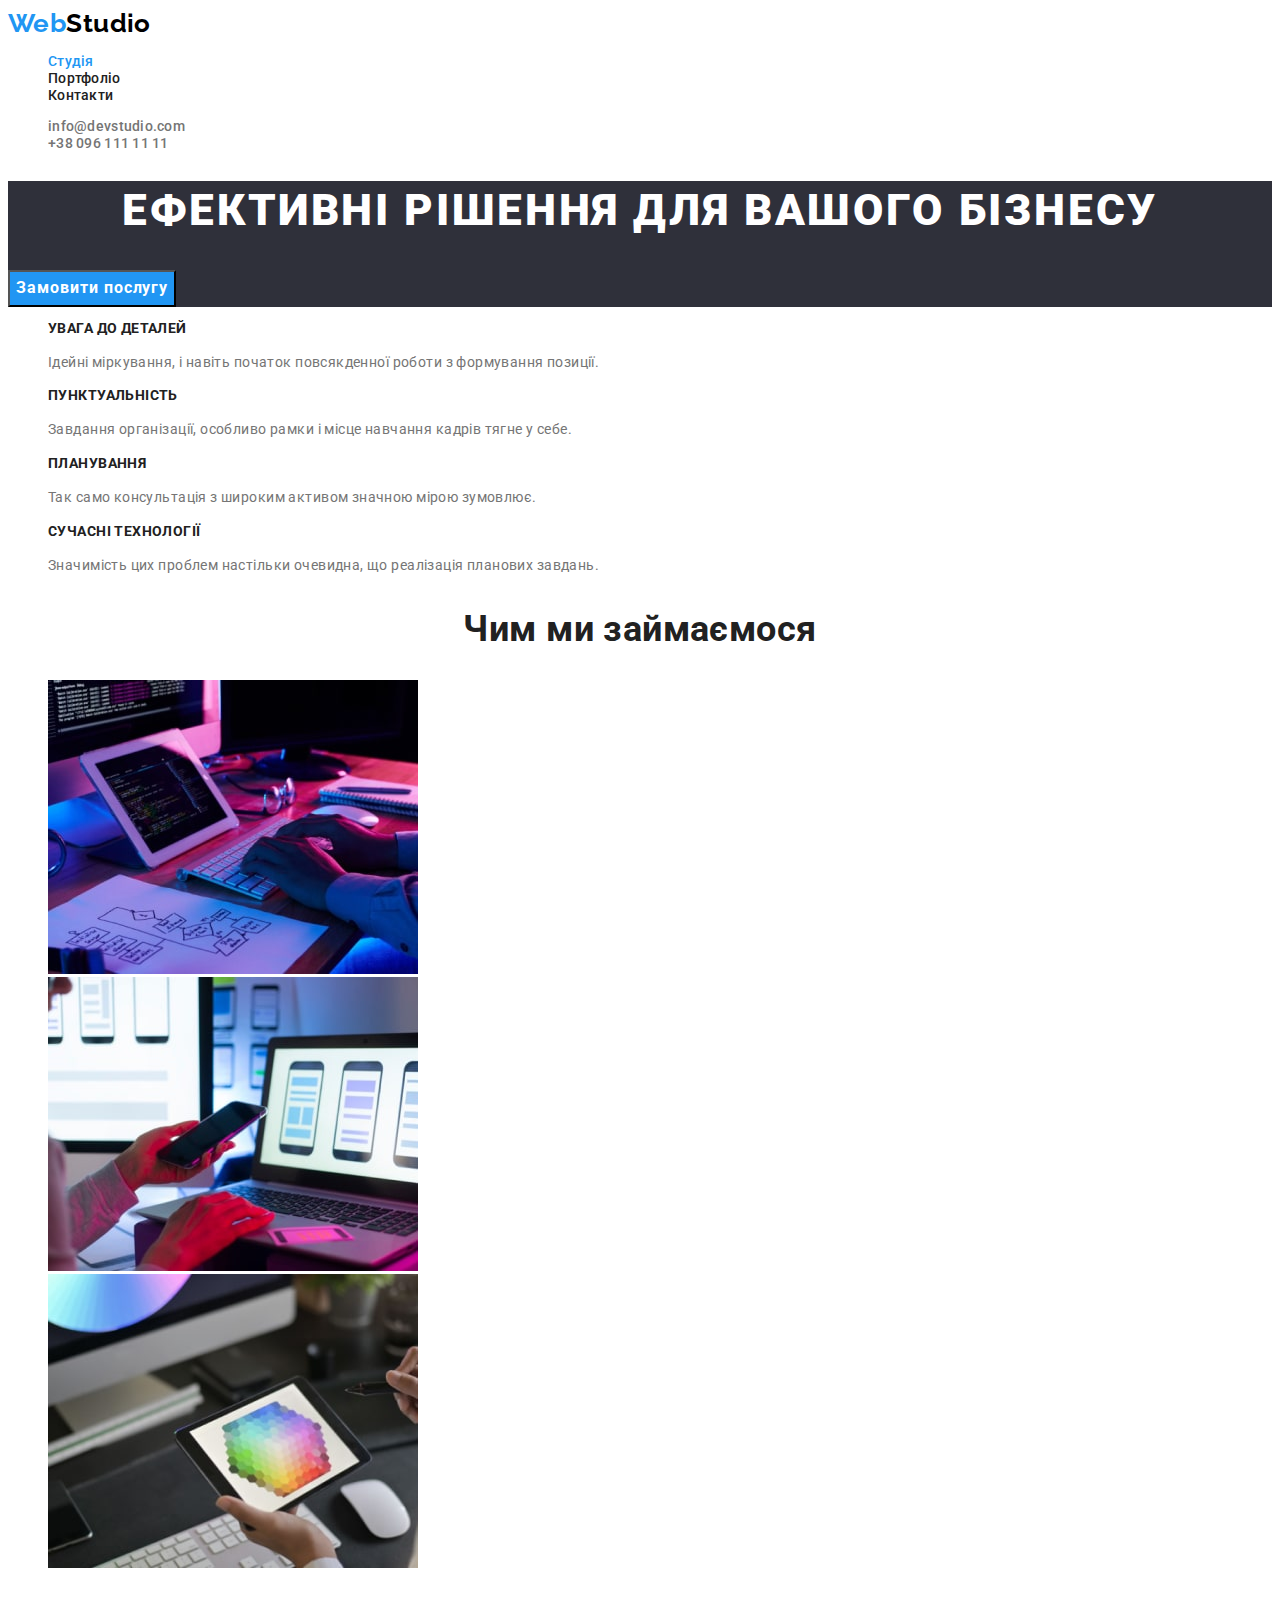
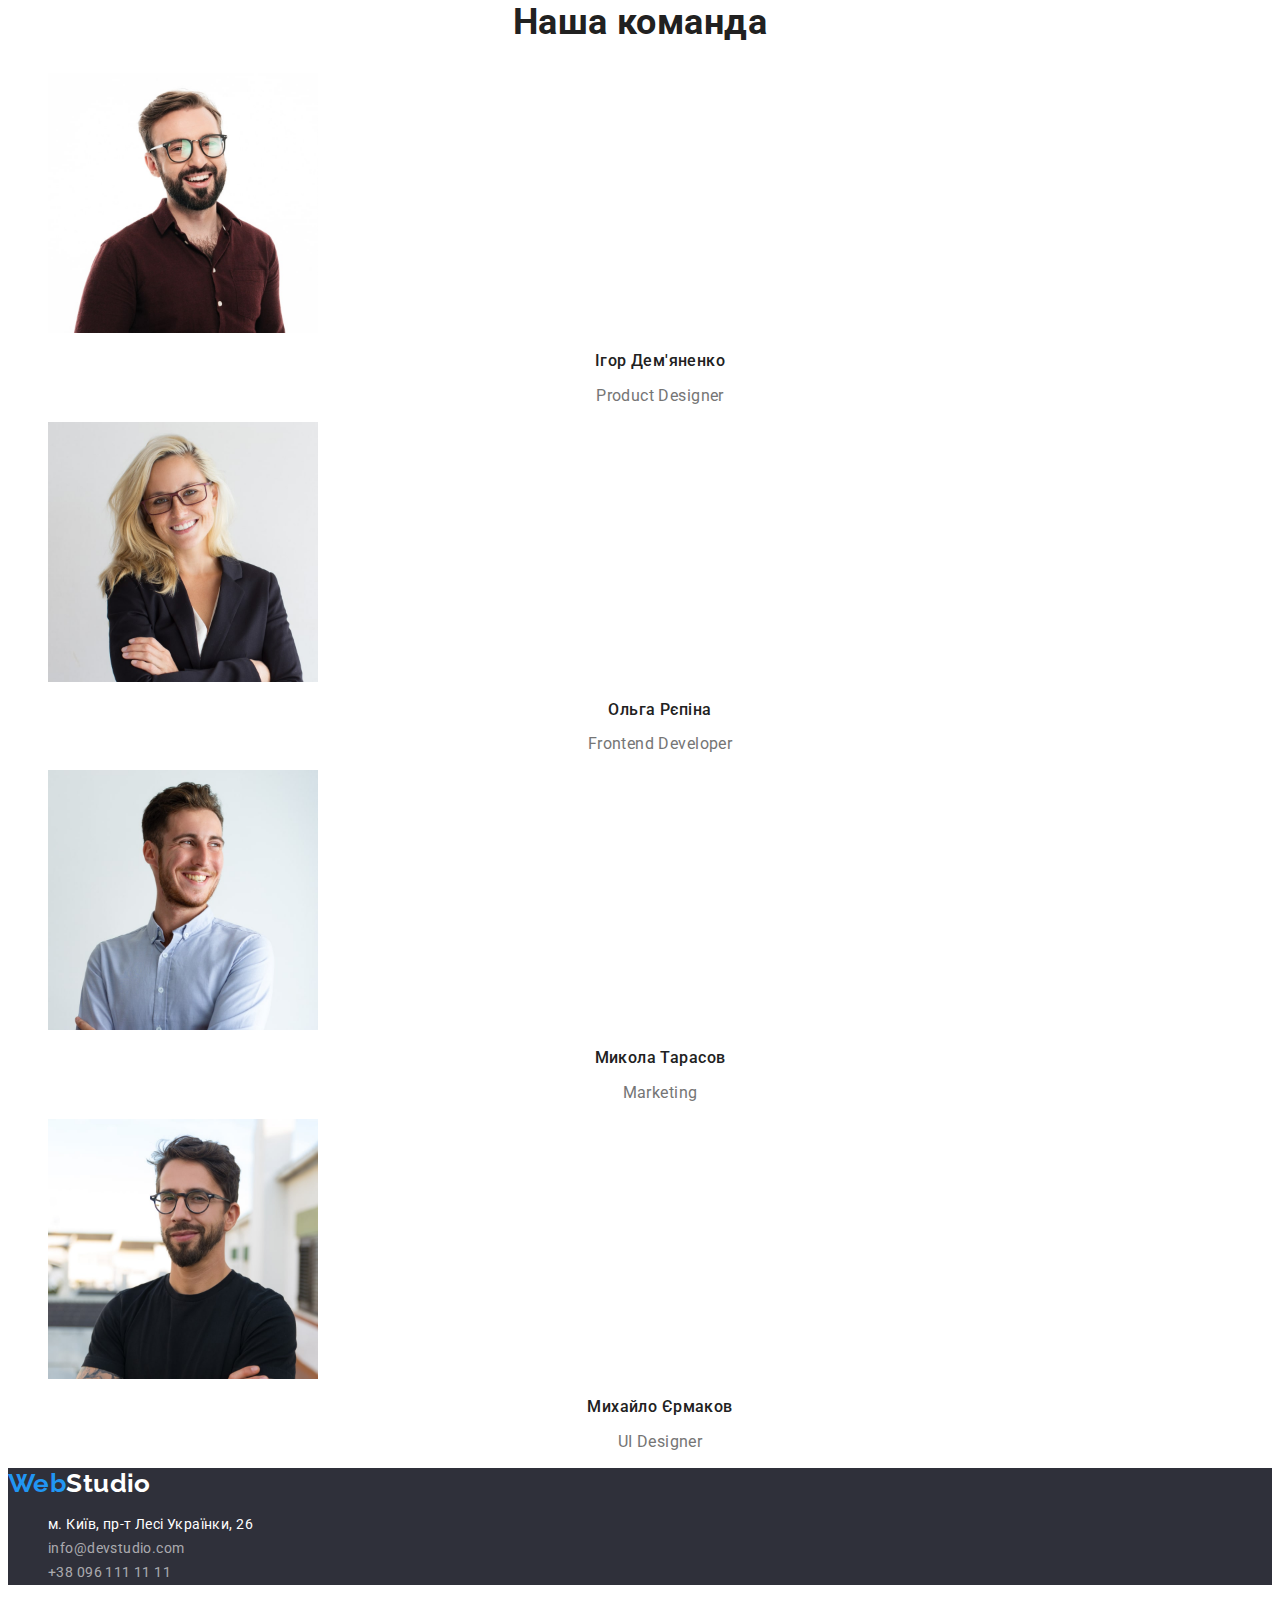
==== index.html @ 7a34733d "add class and hidden h2" ====
<!DOCTYPE html>
<html lang="uk">
  <head>
    <meta charset="UTF-8" />
    <meta http-equiv="X-UA-Compatible" content="IE=edge" />
    <meta name="viewport" content="width=device-width, initial-scale=1.0" />
    <title>WebStudio</title>
    <link rel="preconnect" href="https://fonts.googleapis.com" />
    <link rel="preconnect" href="https://fonts.gstatic.com" crossorigin />
    <link
      href="https://fonts.googleapis.com/css2?family=Raleway:wght@700&family=Roboto:wght@400;500;700;900&display=swap"
      rel="stylesheet"
    />
    <link rel="stylesheet" href="./css/styles.css" />
  </head>
  <body>
    <!--header-->
    <header class="header">
      <nav class="nav">
        <a href="./index.html" class="logo link"
          ><span class="nav-logo">Web</span>Studio</a
        >
        <ul class="nav-list list">
          <li class="nav-item">
            <a href="./index.html" class="nav-link link"
              ><span class="nav-inner">Студія</span>
            </a>
          </li>
          <li class="nav-item">
            <a href="./portfolio.html" class="nav-link link">Портфоліо</a>
          </li>
          <li><a href="" class="nav-link link">Контакти</a></li>
        </ul>
      </nav>
      <ul class="nav-list list">
        <li class="contact-item">
          <a href="mailto:info@devstudio.com" class="nav-contact link"
            >info@devstudio.com</a
          >
        </li>
        <li class="contact-item">
          <a href="tel:+380961111111" class="nav-contact link"
            >+38 096 111 11 11</a
          >
        </li>
      </ul>
    </header>

    <main>
      <!-- hero -->
      <section class="hero section">
        <h1 class="hero-title">Ефективні рішення для вашого бізнесу</h1>
        <button type="button" class="hero-btn link">Замовити послугу</button>
      </section>

      <!-- about -->
      <section class="about section">
        <h2 class="visually-hidden">Привілегії</h2>
        <ul class="about-list list">
          <li class="about-item item">
            <h3 class="about-title title">УВАГА ДО ДЕТАЛЕЙ</h3>
            <p class="about-text text">
              Ідейні міркування, і навіть початок повсякденної роботи з
              формування позиції.
            </p>
          </li>
          <li class="about-item item">
            <h3 class="about-title title">ПУНКТУАЛЬНІСТЬ</h3>
            <p class="about-text text">
              Завдання організації, особливо рамки і місце навчання кадрів тягне
              у себе.
            </p>
          </li>
          <li class="about-item item">
            <h3 class="about-title title">ПЛАНУВАННЯ</h3>
            <p class="about-text text">
              Так само консультація з широким активом значною мірою зумовлює.
            </p>
          </li>
          <li class="about-item item">
            <h3 class="about-title title">СУЧАСНІ ТЕХНОЛОГІЇ</h3>
            <p class="about-text text">
              Значимість цих проблем настільки очевидна, що реалізація планових
              завдань.
            </p>
          </li>
        </ul>
      </section>

      <!-- work -->
      <section class="work section">
        <h2 class="section-title title">Чим ми займаємося</h2>
        <ul class="work-list list">
          <li class="work-item item">
            <img src="./images/img.jpg" alt="work" width="370" height="294" />
          </li>
          <li class="work-item item">
            <img src="./images/img2.jpg" alt="phone" width="370" height="294" />
          </li>
          <li class="work-item item">
            <img src="./images/img3.jpg" alt="table" width="370" height="294" />
          </li>
        </ul>
      </section>

      <!-- team -->
      <section class="team section">
        <h2 class="section-title title">Наша команда</h2>
        <ul class="team-list list">
          <li class="team-item item">
            <img src="./images/team1.jpg" alt="igor" width="270" height="260" />
            <h3 class="team-subtitle title">Ігор Дем'яненко</h3>
            <p class="team-text text">Product Designer</p>
          </li>
          <li class="team-item item">
            <img src="./images/team2.jpg" alt="olga" width="270" height="260" />
            <h3 class="team-subtitle title">Ольга Рєпіна</h3>
            <p class="team-text text">Frontend Developer</p>
          </li>
          <li class="team-item item">
            <img
              src="./images/team3.jpg"
              alt="mikola"
              width="270"
              height="260"
            />
            <h3 class="team-subtitle title">Микола Тарасов</h3>
            <p class="team-text text">Marketing</p>
          </li>
          <li class="team-item item">
            <img
              src="./images/team4.jpg"
              alt="mikle"
              width="270"
              height="260"
            />
            <h3 class="team-subtitle title">Михайло Єрмаков</h3>
            <p class="team-text text">UI Designer</p>
          </li>
        </ul>
      </section>
    </main>
    <!--Footer-->
    <footer class="footer">
      <a href="./index.html" class="logo link"
        ><span class="footer-logo">Web</span>Studio</a
      >
      <address class="address">
        <ul class="footer-list list">
          <li class="footer-item item">
            <a href="" class="footer-adress link"
              >м. Київ, пр-т Лесі Українки, 26</a
            >
          </li>
          <li class="footer-item item">
            <a href="mailto:info@devstudio.com " class="footer-contact link"
              >info@devstudio.com</a
            >
          </li>
          <li class="footer-item item">
            <a href="tel:+380961111111" class="footer-contact link"
              >+38 096 111 11 11</a
            >
          </li>
        </ul>
      </address>
    </footer>
  </body>
</html>
---- css/styles.css ----
/* основний колір текста  #757575; */
/* вторинний колір текста #212121; */
/* колір акцент #2196F3; */
/* білий #FFFFFF; */
/* чорний колір #000000 */

/* основний колір фона #F5F5F5; */
/* вторинний колір фона #F5F4FA; */
/* колір фона футера #2F303A; */

:root {
  --primary-text-color: #757575;
  --title-text-color: #212121;
  --accent: #2196f3;
  --white-color: #ffffff;
  --black-color: #000000;

  --primary-bcg-color: #f5f5f5;
  --secondary-bcg-color: #f5f4fa;
  --footer-bcg-color: #2f303a;

  --color-white-shadow: rgba(255, 255, 255, 0.6);
}

/* =========================================BODY*/

body {
  color: var(--primary-text-color);
  background-color: var(--white-color);
  font-family: "Roboto", sans-serif;
  font-size: 14px;
  letter-spacing: 0.03em;
}

.list {
  list-style: none;
}

.link {
  text-decoration: none;
  cursor: pointer;
}

.title {
  color: var(--title-text-color);
}

.visually-hidden {
  position: absolute;
  width: 1px;
  height: 1px;
  margin: -1px;
  border: 0;
  padding: 0;

  white-space: nowrap;
  clip-path: inset(100%);
  clip: rect(0 0 0 0);
  overflow: hidden;
}

/* =========================================LOGO*/
.logo {
  color: var(--black-color);

  font-family: "Raleway", cursive;
  font-weight: 700;
  font-size: 26px;
  line-height: 1.19;
}

.nav-logo {
  color: var(--accent);
}

.footer .logo {
  color: var(--white-color);
}

.footer-logo {
  color: var(--accent);
}

/* =======================================NAV*/

.nav-link {
  color: var(--title-text-color);

  font-weight: 500;
  line-height: 1.14;
  letter-spacing: 0.02em;
}

.nav-link:hover,
.nav-link:focus {
  color: var(--accent);
}

.nav-inner {
  color: var(--accent);
}

.nav-contact {
  color: var(--primary-text-color);
  font-weight: 500;
  line-height: 1.14;
  letter-spacing: 0.02em;
}

.nav-contact:hover,
.nav-contact:focus {
  color: var(--accent);
}

/* ======================================HERO*/
.hero {
  background-color: var(--footer-bcg-color);
  color: var(--white-color);
}

.hero-title {
  font-weight: 900;
  font-size: 44px;
  line-height: 1.36;
  text-align: center;
  letter-spacing: 0.06em;
  text-transform: uppercase;
}

.hero-btn {
  color: var(--white-color);
  background-color: var(--accent);

  font-family: inherit;
  font-weight: 700;
  font-size: 16px;
  line-height: 1.88;
  align-items: center;
  text-align: center;
  letter-spacing: 0.06em;
}

.hero-btn:hover,
.hero-btn:focus {
  color: var(--title-text-color);
}

/* =====================================ABOUT*/
.about-title {
  font-size: 14px;
  line-height: 1.14;
  text-transform: uppercase;
}

.about-text {
  line-height: 1.71;
}

/* ======================================WORK*/

.section-title {
  font-size: 36px;
  line-height: 1.17;
  text-align: center;
}

/* ======================================TEAM*/

.team-subtitle {
  font-weight: 500;
  font-size: 16px;
  line-height: 1.18;
  text-align: center;
}

.team-text {
  font-size: 16px;
  line-height: 1.18;
  text-align: center;
}

/* ====================================FOOTER*/

.footer {
  background-color: var(--footer-bcg-color);
}

.address {
  font-style: normal;
}

.footer-contact,
.footer-adress {
  font-weight: 400;
  line-height: 1.71;
}

.footer-adress {
  color: var(--white-color);
}

.footer-contact:hover,
.footer-contact:focus {
  color: var(--accent);
}

.footer-contact {
  color: var(--color-white-shadow);
}

/* =================================PORTFOLIO*/

/* ==================================CONTENT */

.content-btn {
  color: var(--title-text-color);
  font-family: inherit;
  font-weight: 500;
  font-size: 16px;
  line-height: 1.62;
  text-align: center;
}

.content-btn:hover,
.content-btn:focus {
  background-color: var(--accent);
  color: var(--white-color);
}

.content-title {
  font-size: 18px;
  line-height: 2;
  letter-spacing: 0.06em;
}

.content-text {
  font-size: 16px;
  line-height: 1.88;
}
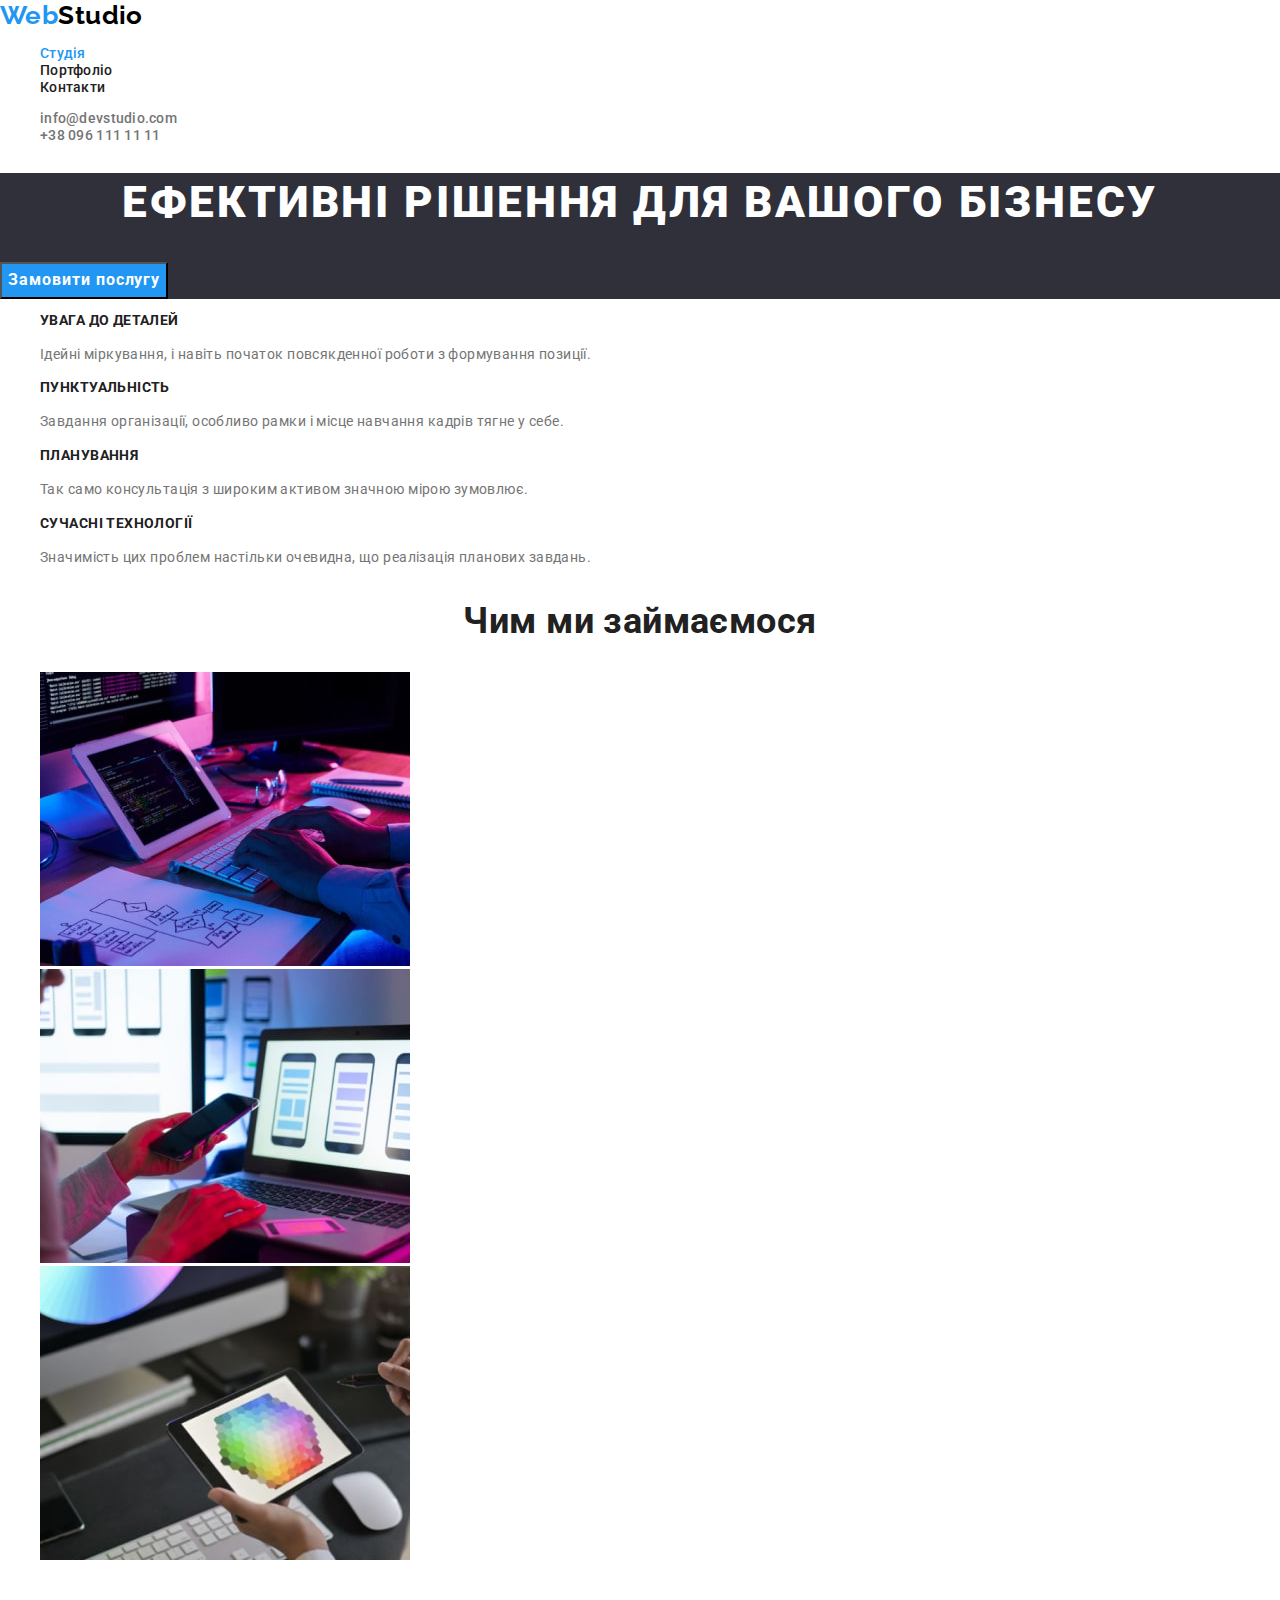
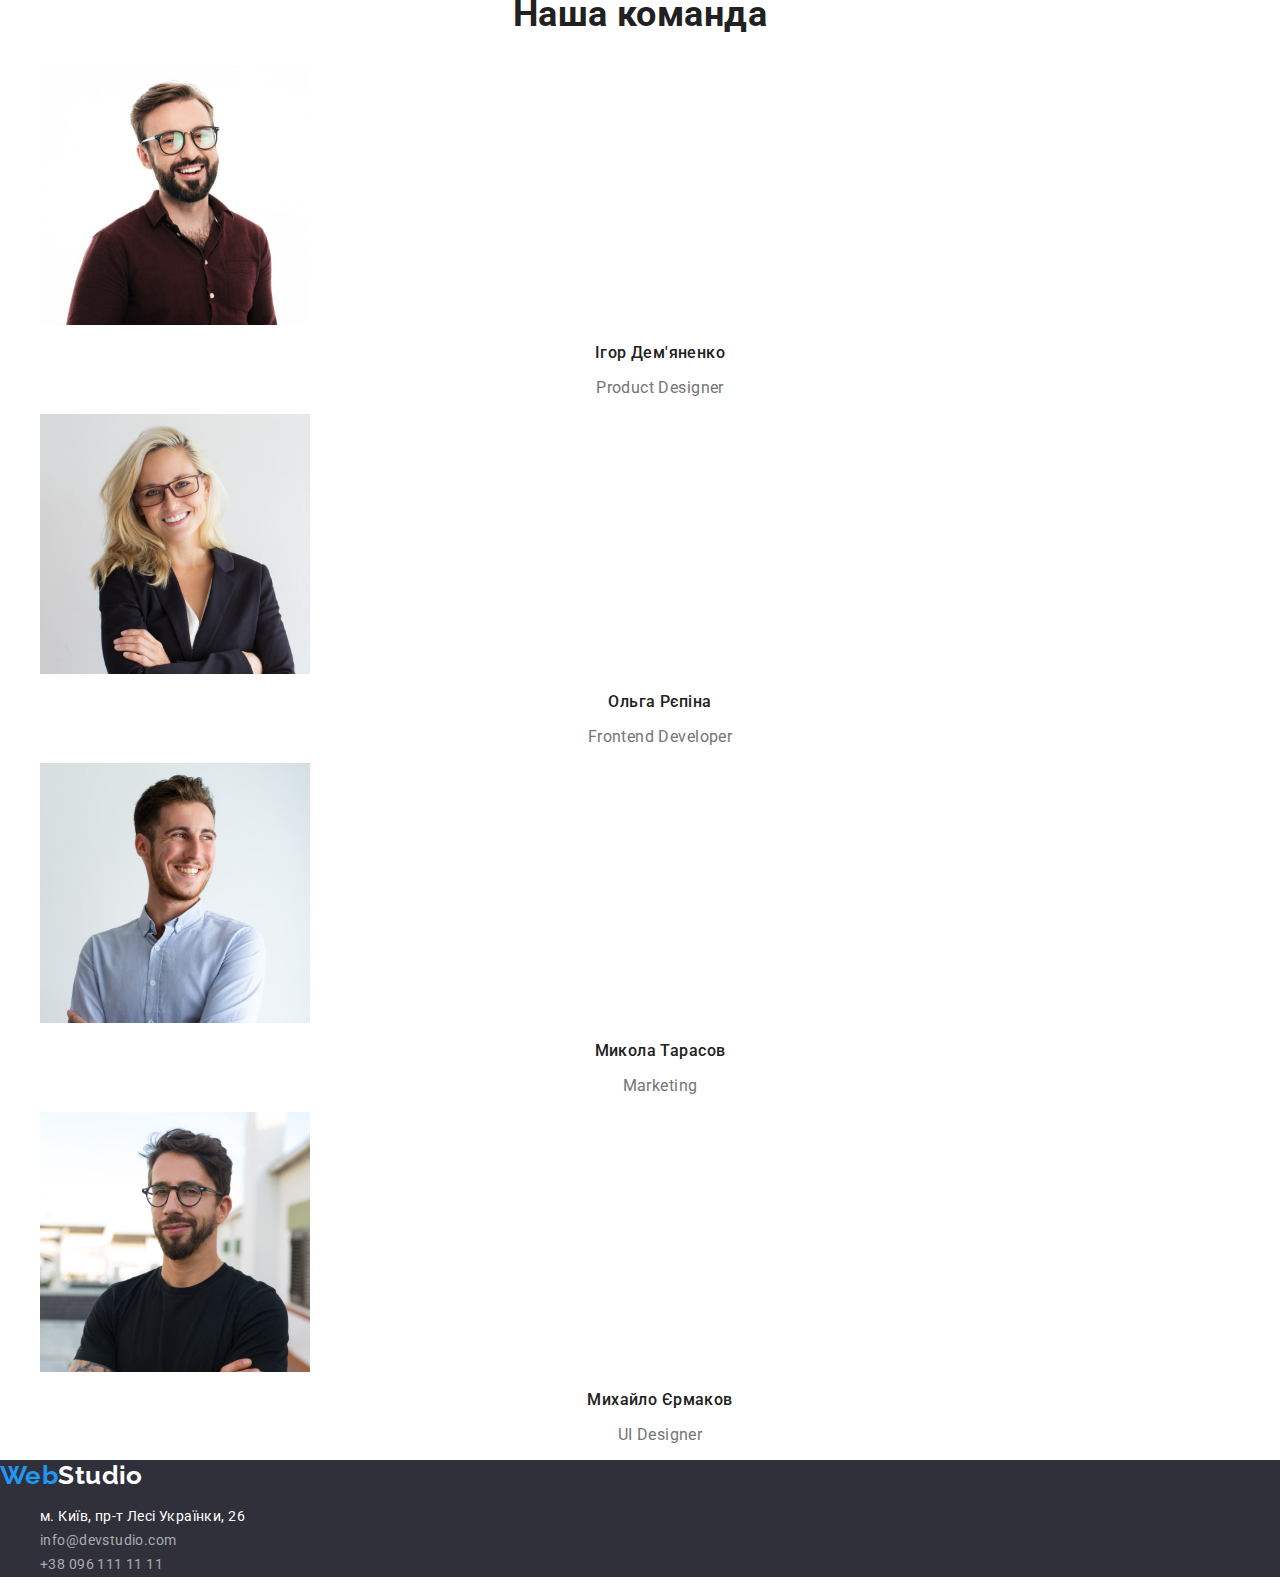
==== commit edf77e89: "add modern-normalize" ====
--- a/index.html
+++ b/index.html
@@ -10,6 +10,10 @@
     <link
       href="https://fonts.googleapis.com/css2?family=Raleway:wght@700&family=Roboto:wght@400;500;700;900&display=swap"
       rel="stylesheet"
+    />
+    <link
+      rel="stylesheet"
+      href="https://cdnjs.cloudflare.com/ajax/libs/modern-normalize/1.1.0/modern-normalize.min.css"
     />
     <link rel="stylesheet" href="./css/styles.css" />
   </head>
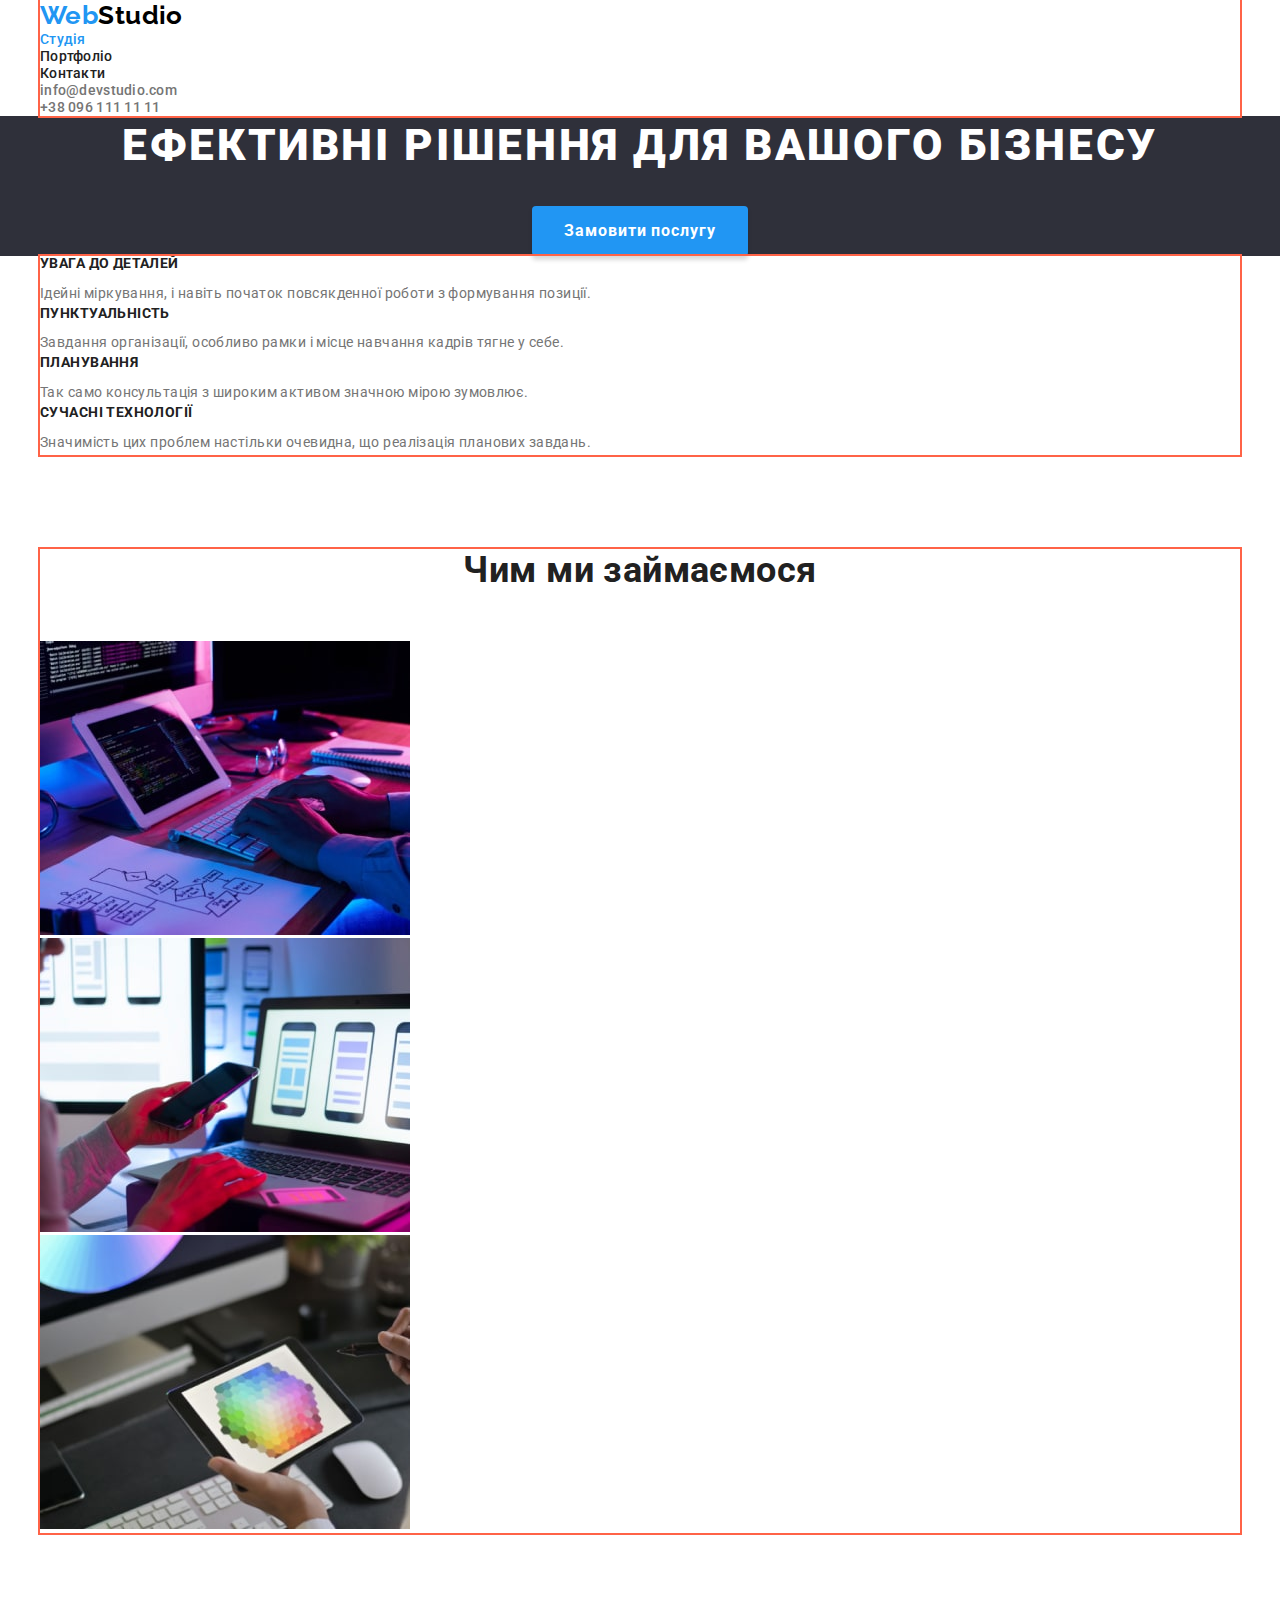
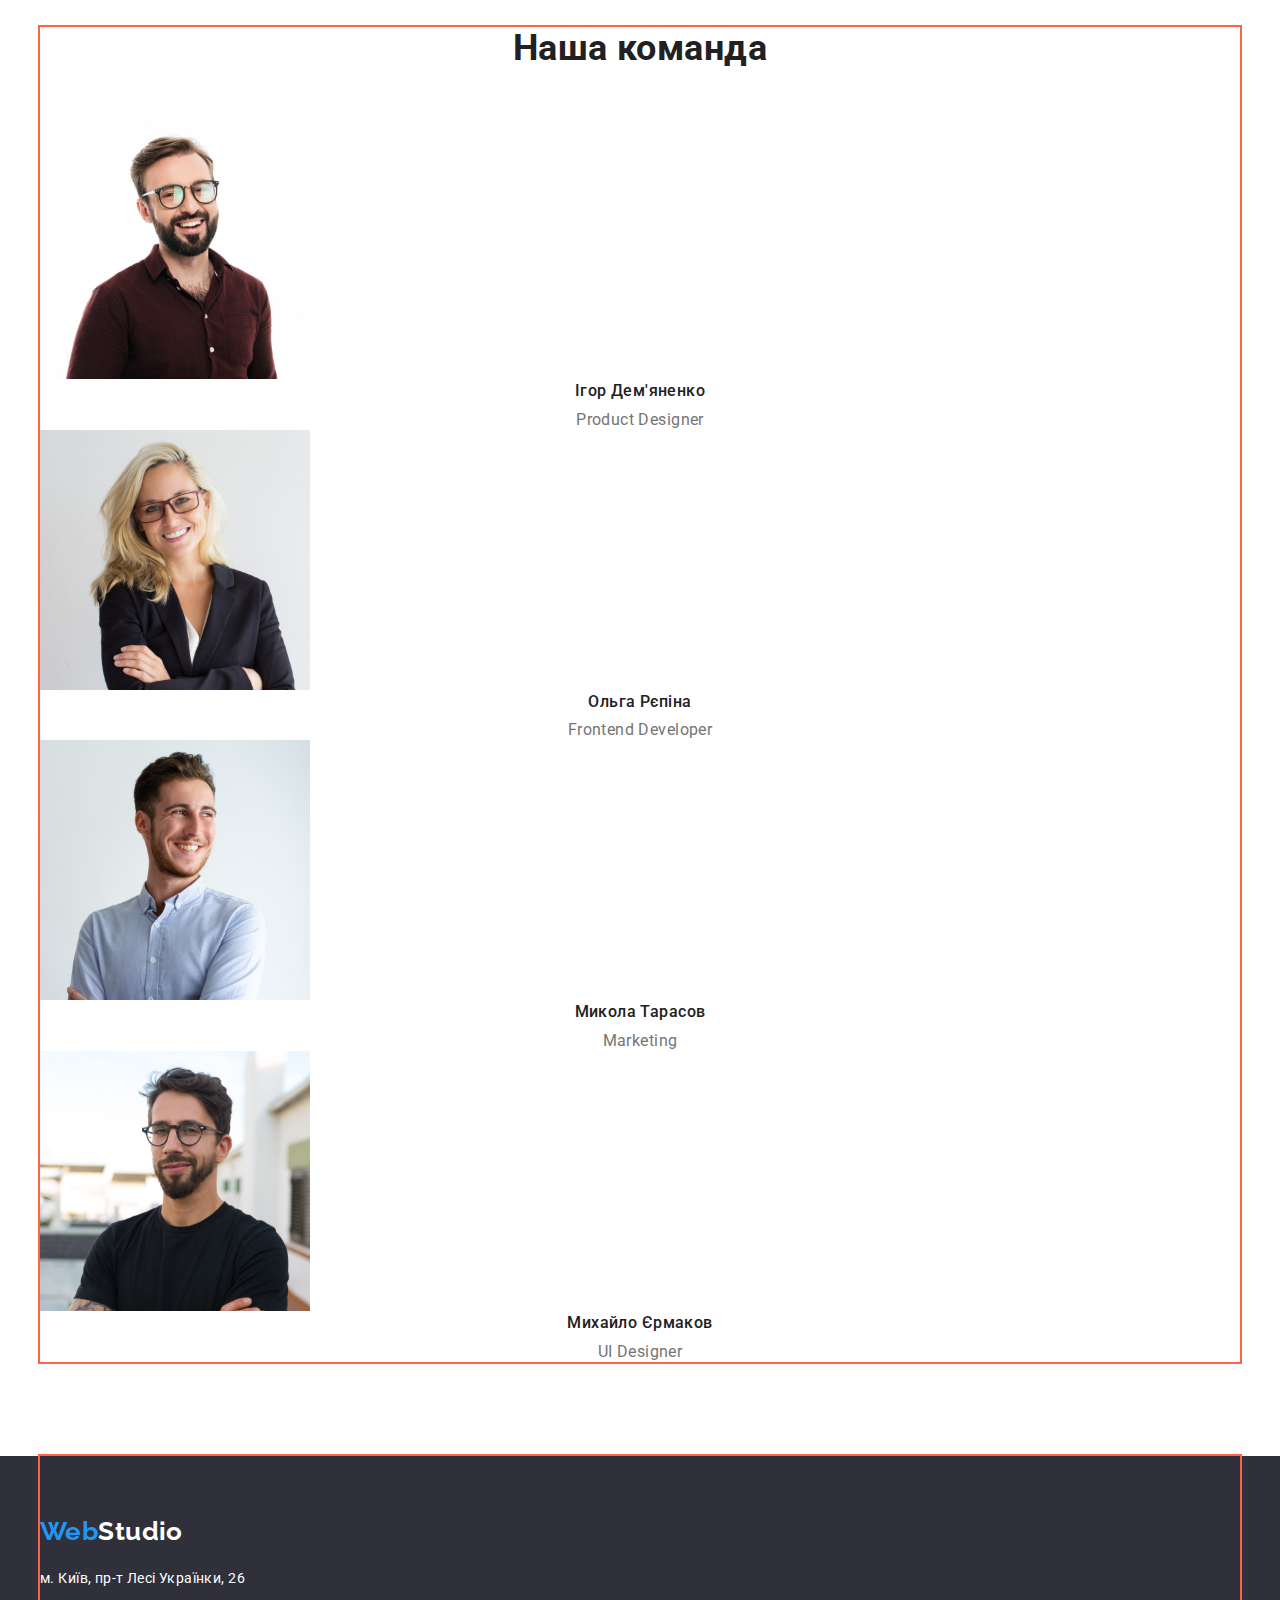
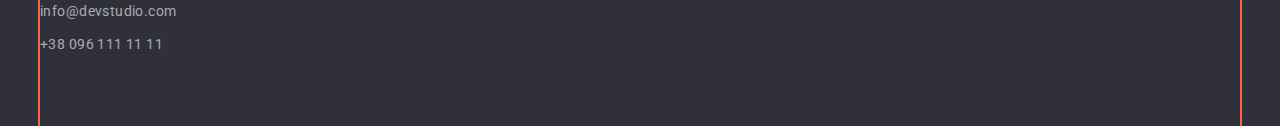
==== commit 676c5f04: "add container" ====
--- a/index.html
+++ b/index.html
@@ -20,34 +20,37 @@
   <body>
     <!--header-->
     <header class="header">
-      <nav class="nav">
-        <a href="./index.html" class="logo link"
-          ><span class="nav-logo">Web</span>Studio</a
-        >
+      <div class="container">
+        <nav class="nav">
+          <a href="./index.html" class="logo link"
+            ><span class="nav-logo">Web</span>Studio</a
+          >
+          <ul class="nav-list list">
+            <li class="nav-item">
+              <a href="./index.html" class="nav-link link"
+                ><span class="nav-inner">Студія</span>
+              </a>
+            </li>
+            <li class="nav-item">
+              <a href="./portfolio.html" class="nav-link link">Портфоліо</a>
+            </li>
+            <li><a href="" class="nav-link link">Контакти</a></li>
+          </ul>
+        </nav>
+
         <ul class="nav-list list">
-          <li class="nav-item">
-            <a href="./index.html" class="nav-link link"
-              ><span class="nav-inner">Студія</span>
-            </a>
+          <li class="contact-item">
+            <a href="mailto:info@devstudio.com" class="nav-contact link"
+              >info@devstudio.com</a
+            >
           </li>
-          <li class="nav-item">
-            <a href="./portfolio.html" class="nav-link link">Портфоліо</a>
+          <li class="contact-item">
+            <a href="tel:+380961111111" class="nav-contact link"
+              >+38 096 111 11 11</a
+            >
           </li>
-          <li><a href="" class="nav-link link">Контакти</a></li>
         </ul>
-      </nav>
-      <ul class="nav-list list">
-        <li class="contact-item">
-          <a href="mailto:info@devstudio.com" class="nav-contact link"
-            >info@devstudio.com</a
-          >
-        </li>
-        <li class="contact-item">
-          <a href="tel:+380961111111" class="nav-contact link"
-            >+38 096 111 11 11</a
-          >
-        </li>
-      </ul>
+      </div>
     </header>
 
     <main>
@@ -59,115 +62,143 @@
 
       <!-- about -->
       <section class="about section">
-        <h2 class="visually-hidden">Привілегії</h2>
-        <ul class="about-list list">
-          <li class="about-item item">
-            <h3 class="about-title title">УВАГА ДО ДЕТАЛЕЙ</h3>
-            <p class="about-text text">
-              Ідейні міркування, і навіть початок повсякденної роботи з
-              формування позиції.
-            </p>
-          </li>
-          <li class="about-item item">
-            <h3 class="about-title title">ПУНКТУАЛЬНІСТЬ</h3>
-            <p class="about-text text">
-              Завдання організації, особливо рамки і місце навчання кадрів тягне
-              у себе.
-            </p>
-          </li>
-          <li class="about-item item">
-            <h3 class="about-title title">ПЛАНУВАННЯ</h3>
-            <p class="about-text text">
-              Так само консультація з широким активом значною мірою зумовлює.
-            </p>
-          </li>
-          <li class="about-item item">
-            <h3 class="about-title title">СУЧАСНІ ТЕХНОЛОГІЇ</h3>
-            <p class="about-text text">
-              Значимість цих проблем настільки очевидна, що реалізація планових
-              завдань.
-            </p>
-          </li>
-        </ul>
+        <div class="container">
+          <h2 class="visually-hidden">Привілегії</h2>
+          <ul class="about-list list">
+            <li class="about-item item">
+              <h3 class="about-title title">УВАГА ДО ДЕТАЛЕЙ</h3>
+              <p class="about-text text">
+                Ідейні міркування, і навіть початок повсякденної роботи з
+                формування позиції.
+              </p>
+            </li>
+            <li class="about-item item">
+              <h3 class="about-title title">ПУНКТУАЛЬНІСТЬ</h3>
+              <p class="about-text text">
+                Завдання організації, особливо рамки і місце навчання кадрів
+                тягне у себе.
+              </p>
+            </li>
+            <li class="about-item item">
+              <h3 class="about-title title">ПЛАНУВАННЯ</h3>
+              <p class="about-text text">
+                Так само консультація з широким активом значною мірою зумовлює.
+              </p>
+            </li>
+            <li class="about-item item">
+              <h3 class="about-title title">СУЧАСНІ ТЕХНОЛОГІЇ</h3>
+              <p class="about-text text">
+                Значимість цих проблем настільки очевидна, що реалізація
+                планових завдань.
+              </p>
+            </li>
+          </ul>
+        </div>
       </section>
 
       <!-- work -->
       <section class="work section">
-        <h2 class="section-title title">Чим ми займаємося</h2>
-        <ul class="work-list list">
-          <li class="work-item item">
-            <img src="./images/img.jpg" alt="work" width="370" height="294" />
-          </li>
-          <li class="work-item item">
-            <img src="./images/img2.jpg" alt="phone" width="370" height="294" />
-          </li>
-          <li class="work-item item">
-            <img src="./images/img3.jpg" alt="table" width="370" height="294" />
-          </li>
-        </ul>
+        <div class="container">
+          <h2 class="section-title title">Чим ми займаємося</h2>
+          <ul class="work-list list">
+            <li class="work-item item">
+              <img src="./images/img.jpg" alt="work" width="370" height="294" />
+            </li>
+            <li class="work-item item">
+              <img
+                src="./images/img2.jpg"
+                alt="phone"
+                width="370"
+                height="294"
+              />
+            </li>
+            <li class="work-item item">
+              <img
+                src="./images/img3.jpg"
+                alt="table"
+                width="370"
+                height="294"
+              />
+            </li>
+          </ul>
+        </div>
       </section>
 
       <!-- team -->
       <section class="team section">
-        <h2 class="section-title title">Наша команда</h2>
-        <ul class="team-list list">
-          <li class="team-item item">
-            <img src="./images/team1.jpg" alt="igor" width="270" height="260" />
-            <h3 class="team-subtitle title">Ігор Дем'яненко</h3>
-            <p class="team-text text">Product Designer</p>
-          </li>
-          <li class="team-item item">
-            <img src="./images/team2.jpg" alt="olga" width="270" height="260" />
-            <h3 class="team-subtitle title">Ольга Рєпіна</h3>
-            <p class="team-text text">Frontend Developer</p>
-          </li>
-          <li class="team-item item">
-            <img
-              src="./images/team3.jpg"
-              alt="mikola"
-              width="270"
-              height="260"
-            />
-            <h3 class="team-subtitle title">Микола Тарасов</h3>
-            <p class="team-text text">Marketing</p>
-          </li>
-          <li class="team-item item">
-            <img
-              src="./images/team4.jpg"
-              alt="mikle"
-              width="270"
-              height="260"
-            />
-            <h3 class="team-subtitle title">Михайло Єрмаков</h3>
-            <p class="team-text text">UI Designer</p>
-          </li>
-        </ul>
+        <div class="container">
+          <h2 class="section-title title">Наша команда</h2>
+          <ul class="team-list list">
+            <li class="team-item item">
+              <img
+                src="./images/team1.jpg"
+                alt="igor"
+                width="270"
+                height="260"
+              />
+              <h3 class="team-subtitle title">Ігор Дем'яненко</h3>
+              <p class="team-text text">Product Designer</p>
+            </li>
+            <li class="team-item item">
+              <img
+                src="./images/team2.jpg"
+                alt="olga"
+                width="270"
+                height="260"
+              />
+              <h3 class="team-subtitle title">Ольга Рєпіна</h3>
+              <p class="team-text text">Frontend Developer</p>
+            </li>
+            <li class="team-item item">
+              <img
+                src="./images/team3.jpg"
+                alt="mikola"
+                width="270"
+                height="260"
+              />
+              <h3 class="team-subtitle title">Микола Тарасов</h3>
+              <p class="team-text text">Marketing</p>
+            </li>
+            <li class="team-item item">
+              <img
+                src="./images/team4.jpg"
+                alt="mikle"
+                width="270"
+                height="260"
+              />
+              <h3 class="team-subtitle title">Михайло Єрмаков</h3>
+              <p class="team-text text">UI Designer</p>
+            </li>
+          </ul>
+        </div>
       </section>
     </main>
     <!--Footer-->
     <footer class="footer">
-      <a href="./index.html" class="logo link"
-        ><span class="footer-logo">Web</span>Studio</a
-      >
-      <address class="address">
-        <ul class="footer-list list">
-          <li class="footer-item item">
-            <a href="" class="footer-adress link"
-              >м. Київ, пр-т Лесі Українки, 26</a
-            >
-          </li>
-          <li class="footer-item item">
-            <a href="mailto:info@devstudio.com " class="footer-contact link"
-              >info@devstudio.com</a
-            >
-          </li>
-          <li class="footer-item item">
-            <a href="tel:+380961111111" class="footer-contact link"
-              >+38 096 111 11 11</a
-            >
-          </li>
-        </ul>
-      </address>
+      <div class="container">
+        <a href="./index.html" class="logo link"
+          ><span class="footer-logo">Web</span>Studio</a
+        >
+        <address class="address">
+          <ul class="footer-list list">
+            <li class="footer-item item">
+              <a href="" class="footer-adress link"
+                >м. Київ, пр-т Лесі Українки, 26</a
+              >
+            </li>
+            <li class="footer-item item">
+              <a href="mailto:info@devstudio.com " class="footer-contact link"
+                >info@devstudio.com</a
+              >
+            </li>
+            <li class="footer-item item">
+              <a href="tel:+380961111111" class="footer-contact link"
+                >+38 096 111 11 11</a
+              >
+            </li>
+          </ul>
+        </address>
+      </div>
     </footer>
   </body>
 </html>
--- a/css/styles.css
+++ b/css/styles.css
@@ -32,8 +32,16 @@
   letter-spacing: 0.03em;
 }
 
+.container {
+  width: 1200px;
+  margin: 0 auto;
+  outline: 2px solid tomato;
+}
+
 .list {
   list-style: none;
+  margin: 0;
+  padding: 0;
 }
 
 .link {
@@ -74,7 +82,10 @@
 }
 
 .footer .logo {
-  color: var(--white-color);
+  display: inline-block;
+  color: var(--white-color);
+  padding-top: 60px;
+  margin-bottom: 20px;
 }
 
 .footer-logo {
@@ -116,18 +127,27 @@
 .hero {
   background-color: var(--footer-bcg-color);
   color: var(--white-color);
+  text-align: center;
 }
 
 .hero-title {
   font-weight: 900;
   font-size: 44px;
   line-height: 1.36;
-  text-align: center;
   letter-spacing: 0.06em;
   text-transform: uppercase;
+
+  margin-top: 0;
+  margin-bottom: 30px;
 }
 
 .hero-btn {
+  display: inline-block;
+  padding: 10px 32px;
+  border-radius: 4px;
+  min-width: 216px;
+  border: 0;
+
   color: var(--white-color);
   background-color: var(--accent);
 
@@ -135,9 +155,9 @@
   font-weight: 700;
   font-size: 16px;
   line-height: 1.88;
-  align-items: center;
   text-align: center;
   letter-spacing: 0.06em;
+  box-shadow: 0px 4px 4px rgba(0, 0, 0, 0.15);
 }
 
 .hero-btn:hover,
@@ -150,10 +170,17 @@
   font-size: 14px;
   line-height: 1.14;
   text-transform: uppercase;
+  margin-top: 0;
+  margin-bottom: 10px;
 }
 
 .about-text {
   line-height: 1.71;
+  margin: 0;
+}
+
+.about-list {
+  margin-bottom: 94px;
 }
 
 /* ======================================WORK*/
@@ -162,8 +189,14 @@
   font-size: 36px;
   line-height: 1.17;
   text-align: center;
-}
-
+
+  margin-top: 0;
+  margin-bottom: 50px;
+}
+
+.work-list {
+  margin-bottom: 94px;
+}
 /* ======================================TEAM*/
 
 .team-subtitle {
@@ -171,12 +204,19 @@
   font-size: 16px;
   line-height: 1.18;
   text-align: center;
+  margin-top: 0;
+  margin-bottom: 10px;
 }
 
 .team-text {
   font-size: 16px;
   line-height: 1.18;
   text-align: center;
+  margin: 0;
+}
+
+.team-list {
+  margin-bottom: 94px;
 }
 
 /* ====================================FOOTER*/
@@ -208,6 +248,15 @@
   color: var(--color-white-shadow);
 }
 
+.footer-item {
+  margin-bottom: 9px;
+}
+
+.footer-list {
+  display: inline-block;
+  margin-top: 0;
+  padding-bottom: 60px;
+}
 /* =================================PORTFOLIO*/
 
 /* ==================================CONTENT */
@@ -219,6 +268,11 @@
   font-size: 16px;
   line-height: 1.62;
   text-align: center;
+
+  display: inline-block;
+  border-radius: 4px;
+  border: 0;
+  min-width: 73px;
 }
 
 .content-btn:hover,
@@ -231,9 +285,12 @@
   font-size: 18px;
   line-height: 2;
   letter-spacing: 0.06em;
+  margin-top: 0;
+  margin-bottom: 4px;
 }
 
 .content-text {
   font-size: 16px;
   line-height: 1.88;
-}
+  margin: 0;
+}
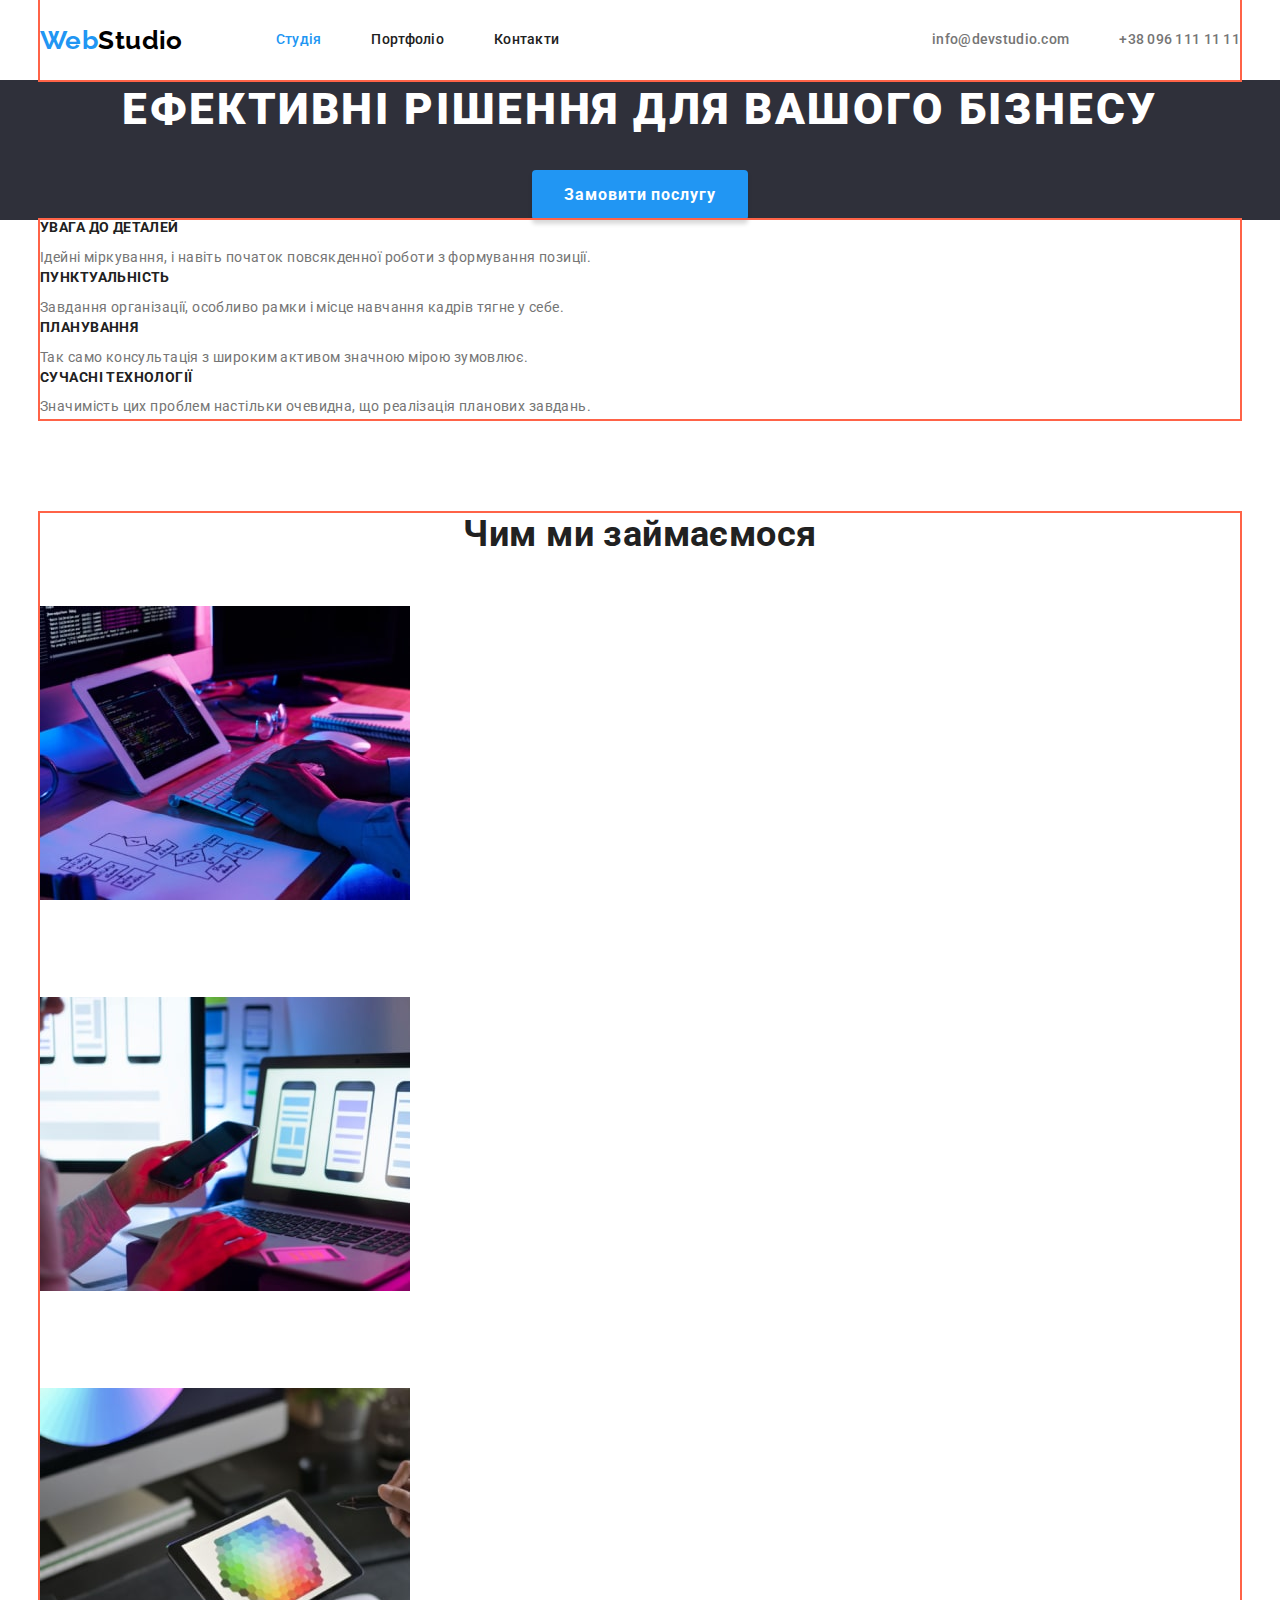
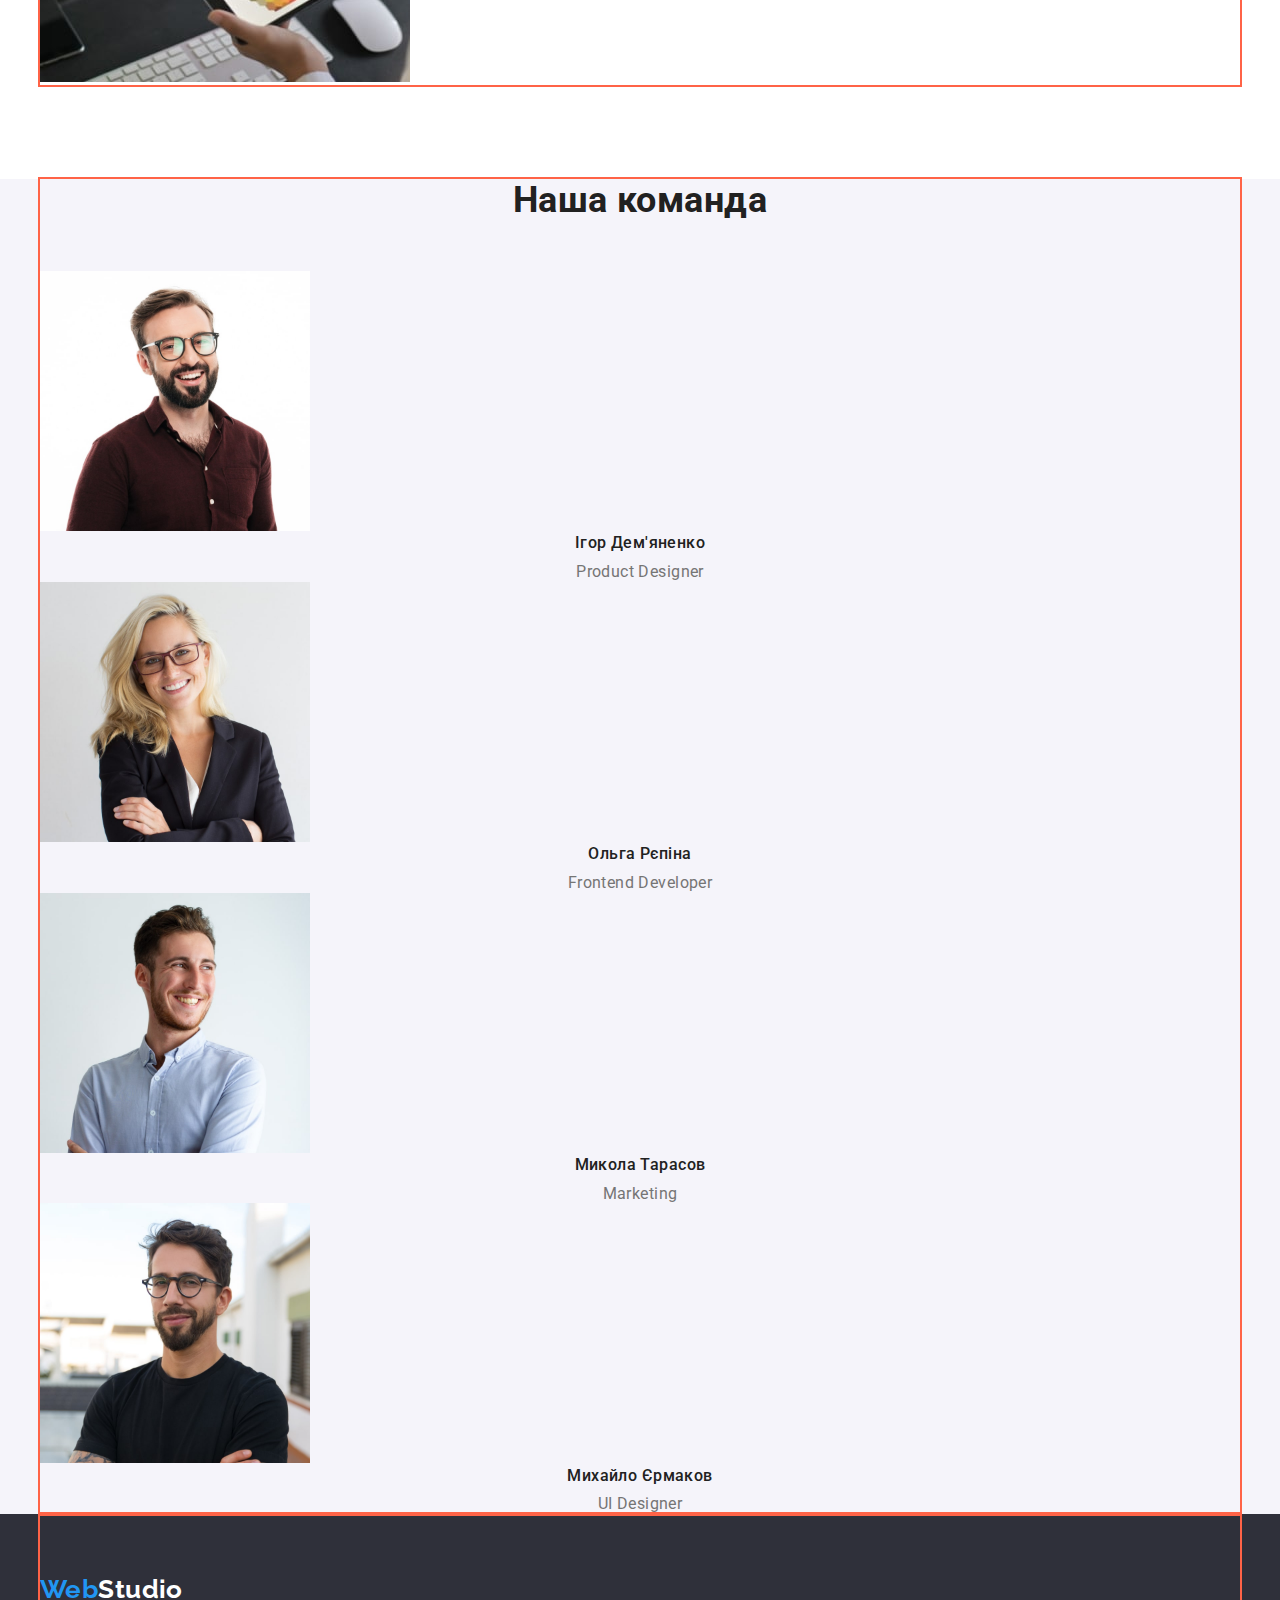
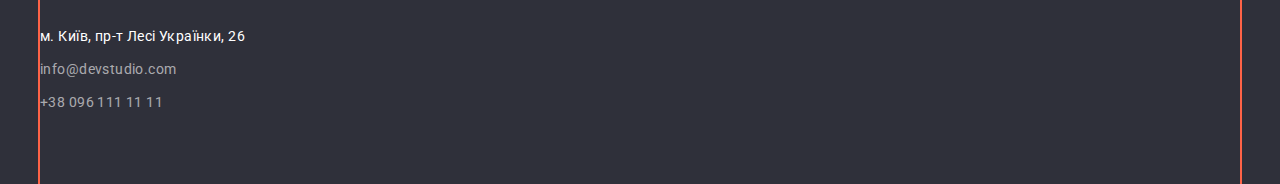
==== commit 24c53132: "haeder add flex" ====
--- a/index.html
+++ b/index.html
@@ -20,12 +20,12 @@
   <body>
     <!--header-->
     <header class="header">
-      <div class="container">
-        <nav class="nav">
-          <a href="./index.html" class="logo link"
-            ><span class="nav-logo">Web</span>Studio</a
-          >
-          <ul class="nav-list list">
+      <div class="nav container">
+        <a href="./index.html" class="logo link"
+          ><span class="nav-logo">Web</span>Studio</a
+        >
+        <nav class="nav-main">
+          <ul class="nav-menu list">
             <li class="nav-item">
               <a href="./index.html" class="nav-link link"
                 ><span class="nav-inner">Студія</span>
@@ -34,7 +34,9 @@
             <li class="nav-item">
               <a href="./portfolio.html" class="nav-link link">Портфоліо</a>
             </li>
-            <li><a href="" class="nav-link link">Контакти</a></li>
+            <li class="nav-item">
+              <a href="" class="nav-link link">Контакти</a>
+            </li>
           </ul>
         </nav>
 
--- a/css/styles.css
+++ b/css/styles.css
@@ -94,9 +94,31 @@
 
 /* =======================================NAV*/
 
-.nav-link {
+.nav {
+  display: flex;
+  align-items: center;
+}
+
+/* nav menu */
+.nav-menu {
+  display: flex;
+  margin-left: 93px;
+}
+
+.nav-menu .nav-item:not(:last-child) {
+  margin-right: 50px;
+}
+
+.nav-list {
+  display: flex;
+  margin-left: auto;
+}
+
+.nav-menu .nav-link {
+  display: block;
+  padding: 32px 0;
+
   color: var(--title-text-color);
-
   font-weight: 500;
   line-height: 1.14;
   letter-spacing: 0.02em;
@@ -111,7 +133,16 @@
   color: var(--accent);
 }
 
-.nav-contact {
+/* nav list contact */
+
+.nav-list .contact-item:not(:last-child) {
+  margin-right: 50px;
+}
+
+.nav-list .nav-contact {
+  display: block;
+  padding: 32px 0;
+
   color: var(--primary-text-color);
   font-weight: 500;
   line-height: 1.14;
@@ -194,10 +225,14 @@
   margin-bottom: 50px;
 }
 
-.work-list {
+.work-item {
   margin-bottom: 94px;
 }
 /* ======================================TEAM*/
+
+.team {
+  background-color: var(--secondary-bcg-color);
+}
 
 .team-subtitle {
   font-weight: 500;
@@ -213,10 +248,6 @@
   line-height: 1.18;
   text-align: center;
   margin: 0;
-}
-
-.team-list {
-  margin-bottom: 94px;
 }
 
 /* ====================================FOOTER*/
@@ -253,7 +284,6 @@
 }
 
 .footer-list {
-  display: inline-block;
   margin-top: 0;
   padding-bottom: 60px;
 }
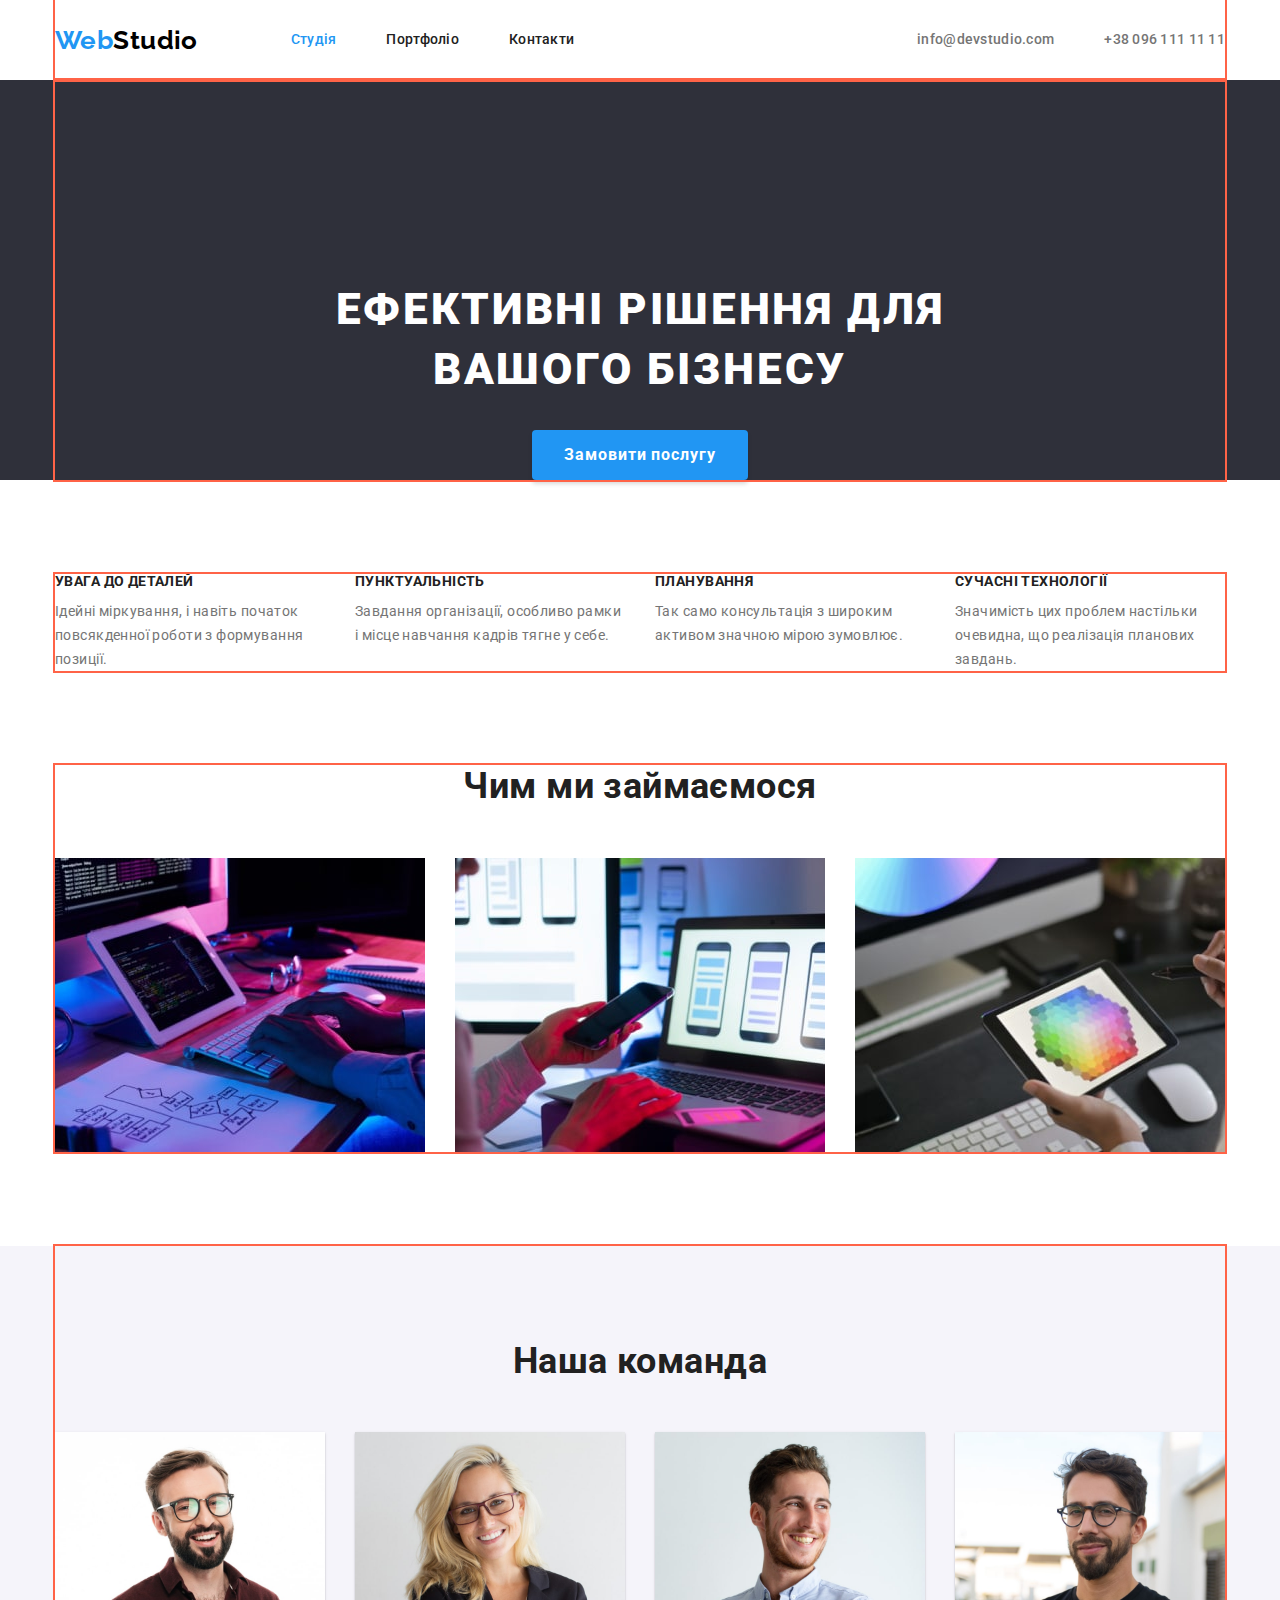
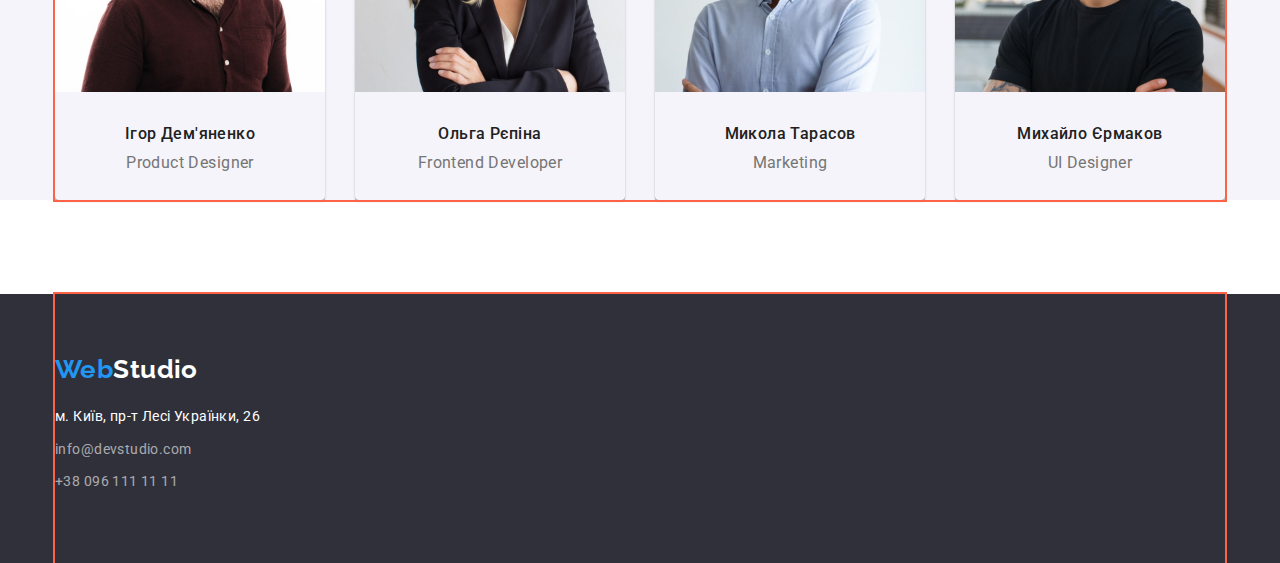
==== commit 8cd2b423: "upgrate css and html" ====
--- a/index.html
+++ b/index.html
@@ -58,8 +58,10 @@
     <main>
       <!-- hero -->
       <section class="hero section">
-        <h1 class="hero-title">Ефективні рішення для вашого бізнесу</h1>
-        <button type="button" class="hero-btn link">Замовити послугу</button>
+        <div class="container">
+          <h1 class="hero-title">Ефективні рішення для вашого бізнесу</h1>
+          <button type="button" class="hero-btn link">Замовити послугу</button>
+        </div>
       </section>
 
       <!-- about -->
@@ -101,7 +103,7 @@
       <!-- work -->
       <section class="work section">
         <div class="container">
-          <h2 class="section-title title">Чим ми займаємося</h2>
+          <h2 class="work-section-title title">Чим ми займаємося</h2>
           <ul class="work-list list">
             <li class="work-item item">
               <img src="./images/img.jpg" alt="work" width="370" height="294" />
@@ -129,7 +131,7 @@
       <!-- team -->
       <section class="team section">
         <div class="container">
-          <h2 class="section-title title">Наша команда</h2>
+          <h2 class="team-section-title title">Наша команда</h2>
           <ul class="team-list list">
             <li class="team-item item">
               <img
--- a/css/styles.css
+++ b/css/styles.css
@@ -33,7 +33,8 @@
 }
 
 .container {
-  width: 1200px;
+  width: 1170px;
+  /* padding: 0 15px 0 15px; */
   margin: 0 auto;
   outline: 2px solid tomato;
 }
@@ -51,6 +52,22 @@
 
 .title {
   color: var(--title-text-color);
+}
+
+p,
+h1,
+h2,
+h3,
+h4,
+h5,
+h6 {
+  margin: 0;
+}
+
+ul,
+ol {
+  margin: 0;
+  padding-left: 0;
 }
 
 .visually-hidden {
@@ -109,11 +126,6 @@
   margin-right: 50px;
 }
 
-.nav-list {
-  display: flex;
-  margin-left: auto;
-}
-
 .nav-menu .nav-link {
   display: block;
   padding: 32px 0;
@@ -134,6 +146,11 @@
 }
 
 /* nav list contact */
+
+.nav-list {
+  display: flex;
+  margin-left: auto;
+}
 
 .nav-list .contact-item:not(:last-child) {
   margin-right: 50px;
@@ -168,13 +185,18 @@
   letter-spacing: 0.06em;
   text-transform: uppercase;
 
-  margin-top: 0;
-  margin-bottom: 30px;
+  display: block;
+  padding: 200px 0 30px 0;
+  max-width: 696px;
+  text-align: center;
+  margin: 0 auto;
 }
 
 .hero-btn {
-  display: inline-block;
+  display: flex;
+  align-items: center;
   padding: 10px 32px;
+  margin: 0 auto;
   border-radius: 4px;
   min-width: 216px;
   border: 0;
@@ -197,41 +219,88 @@
 }
 
 /* =====================================ABOUT*/
+
+.about-list {
+  margin: 94px 0;
+  display: flex;
+}
+
+.about-item {
+  width: calc((100% / 90px) / 4);
+  margin-right: 30px;
+}
+
+.about-item:nth-child(4n) {
+  margin-right: 0;
+}
+
 .about-title {
   font-size: 14px;
   line-height: 1.14;
   text-transform: uppercase;
-  margin-top: 0;
   margin-bottom: 10px;
 }
 
 .about-text {
+  max-width: 270px;
   line-height: 1.71;
-  margin: 0;
-}
-
-.about-list {
+}
+
+/* ======================================WORK*/
+
+.work-list {
+  display: flex;
   margin-bottom: 94px;
 }
 
-/* ======================================WORK*/
-
-.section-title {
+.work-item {
+  display: block;
+  height: 294px;
+  width: calc((100% - 2 * 30px) / 3);
+  margin-right: 30px;
+}
+
+.work-item:nth-child(3n) {
+  margin-right: 0;
+}
+
+.work-section-title,
+.team-section-title {
   font-size: 36px;
   line-height: 1.17;
   text-align: center;
 
-  margin-top: 0;
-  margin-bottom: 50px;
-}
-
-.work-item {
-  margin-bottom: 94px;
-}
+  padding-bottom: 50px;
+}
+
 /* ======================================TEAM*/
 
 .team {
   background-color: var(--secondary-bcg-color);
+}
+
+.team-list {
+  display: flex;
+  margin-bottom: 94px;
+}
+
+.team-item {
+  width: calc((100%-3 * 30px) / 4);
+  margin-right: 30px;
+
+  width: 270px;
+  height: 368px;
+  box-shadow: 0px 1px 3px rgba(0, 0, 0, 0.12), 0px 1px 1px rgba(0, 0, 0, 0.14),
+    0px 2px 1px rgba(0, 0, 0, 0.2);
+  border-radius: 0px 0px 4px 4px;
+}
+
+.team-item:nth-child(4n) {
+  margin-right: 0;
+}
+
+.team-section-title {
+  padding-top: 94px;
 }
 
 .team-subtitle {
@@ -239,7 +308,7 @@
   font-size: 16px;
   line-height: 1.18;
   text-align: center;
-  margin-top: 0;
+  margin-top: 30px;
   margin-bottom: 10px;
 }
 
@@ -290,6 +359,18 @@
 /* =================================PORTFOLIO*/
 
 /* ==================================CONTENT */
+
+/* Content-list */
+.content-list {
+  display: flex;
+  justify-content: center;
+  margin-bottom: 34px;
+  margin-top: 94px;
+}
+
+.content-list .content-item + .content-item {
+  margin-left: 8px;
+}
 
 .content-btn {
   color: var(--title-text-color);
@@ -303,6 +384,7 @@
   border-radius: 4px;
   border: 0;
   min-width: 73px;
+  padding: 6px 22px;
 }
 
 .content-btn:hover,
@@ -311,16 +393,43 @@
   color: var(--white-color);
 }
 
-.content-title {
+/* Gallery list */
+
+.gallery-list {
+  display: flex;
+  flex-wrap: wrap;
+  margin-bottom: 94px;
+}
+
+.gallery-item {
+  display: block;
+  width: calc((100% - 2 * 30px) / 3);
+  max-height: 404px;
+  min-width: 370px;
+  margin-right: 30px;
+  margin-bottom: 30px;
+  border: 1px solid #eeeeee;
+}
+
+.gallery-item:nth-child(3n) {
+  margin-right: 0;
+}
+
+.gallery-item:nth-last-child(-n + 3) {
+  margin-bottom: 0;
+}
+
+.gallery-title {
   font-size: 18px;
   line-height: 2;
   letter-spacing: 0.06em;
-  margin-top: 0;
-  margin-bottom: 4px;
-}
-
-.content-text {
+  padding: 20px 24px 0 24px;
+  margin: 0;
+}
+
+.gallery-text {
   font-size: 16px;
   line-height: 1.88;
-  margin: 0;
-}
+  padding: 4px 24px 20px 24px;
+  margin: 0;
+}
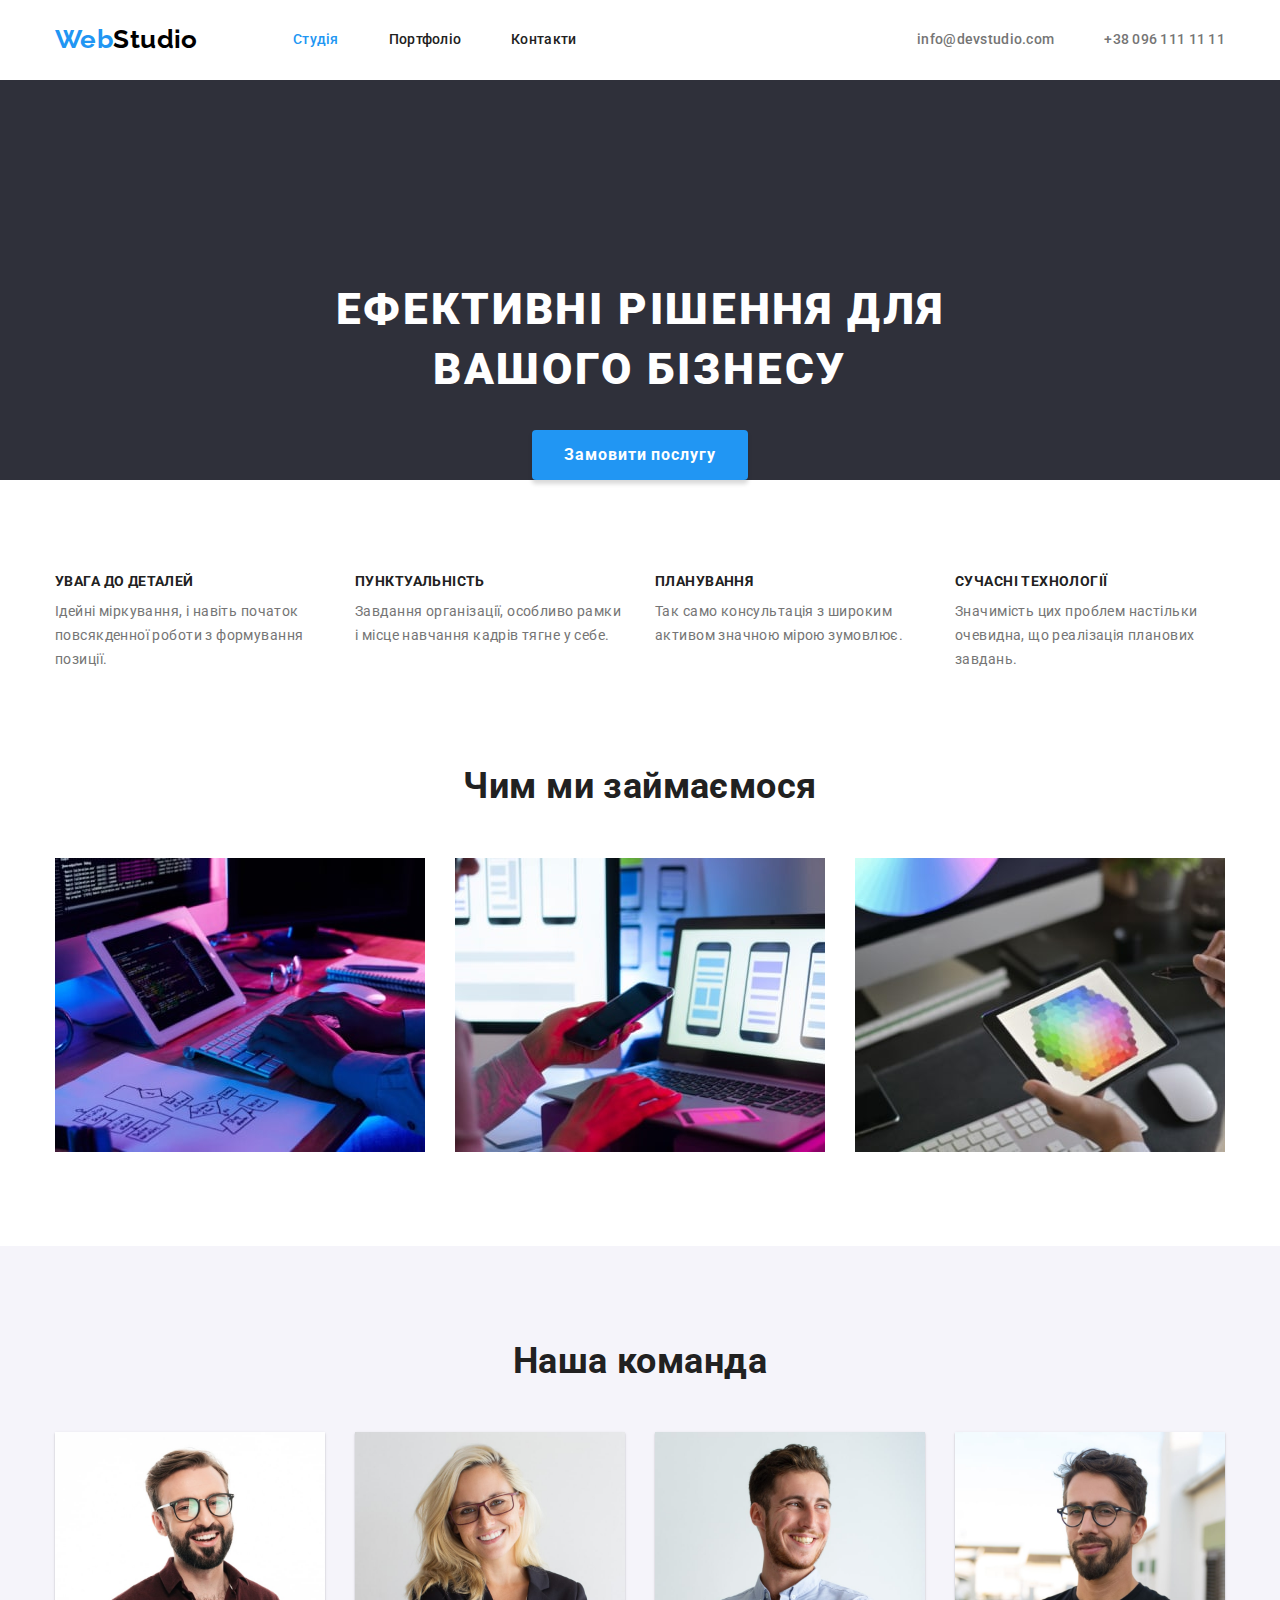
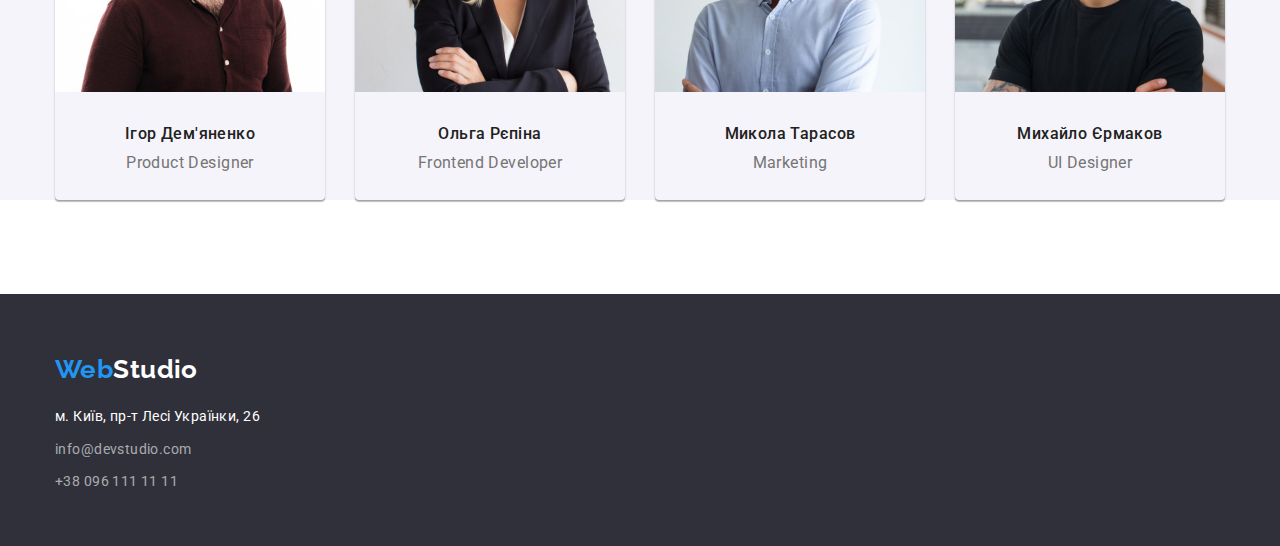
==== commit 7889a985: "full hw3" ====
--- a/index.html
+++ b/index.html
@@ -21,8 +21,8 @@
     <!--header-->
     <header class="header">
       <div class="nav container">
-        <a href="./index.html" class="logo link"
-          ><span class="nav-logo">Web</span>Studio</a
+        <a href="./index.html" class="nav-logo logo link"
+          ><span class="navigate-logo">Web</span>Studio</a
         >
         <nav class="nav-main">
           <ul class="nav-menu list">
--- a/css/styles.css
+++ b/css/styles.css
@@ -33,10 +33,10 @@
 }
 
 .container {
-  width: 1170px;
-  /* padding: 0 15px 0 15px; */
+  width: 1200px;
+  padding: 0 15px 0 15px;
   margin: 0 auto;
-  outline: 2px solid tomato;
+  /* outline: 2px solid tomato; */
 }
 
 .list {
@@ -95,14 +95,20 @@
 }
 
 .nav-logo {
+  min-width: 145px;
+  padding: 24px 0 25px 0;
+}
+
+.navigate-logo {
   color: var(--accent);
 }
 
 .footer .logo {
   display: inline-block;
-  color: var(--white-color);
   padding-top: 60px;
   margin-bottom: 20px;
+
+  color: var(--white-color);
 }
 
 .footer-logo {
@@ -221,8 +227,8 @@
 /* =====================================ABOUT*/
 
 .about-list {
+  display: flex;
   margin: 94px 0;
-  display: flex;
 }
 
 .about-item {
@@ -235,10 +241,11 @@
 }
 
 .about-title {
+  margin-bottom: 10px;
+
   font-size: 14px;
   line-height: 1.14;
   text-transform: uppercase;
-  margin-bottom: 10px;
 }
 
 .about-text {
@@ -266,11 +273,11 @@
 
 .work-section-title,
 .team-section-title {
+  padding-bottom: 50px;
+
   font-size: 36px;
   line-height: 1.17;
   text-align: center;
-
-  padding-bottom: 50px;
 }
 
 /* ======================================TEAM*/
@@ -287,9 +294,9 @@
 .team-item {
   width: calc((100%-3 * 30px) / 4);
   margin-right: 30px;
-
   width: 270px;
   height: 368px;
+
   box-shadow: 0px 1px 3px rgba(0, 0, 0, 0.12), 0px 1px 1px rgba(0, 0, 0, 0.14),
     0px 2px 1px rgba(0, 0, 0, 0.2);
   border-radius: 0px 0px 4px 4px;
@@ -304,19 +311,21 @@
 }
 
 .team-subtitle {
+  margin-top: 30px;
+  margin-bottom: 10px;
+
   font-weight: 500;
   font-size: 16px;
   line-height: 1.18;
   text-align: center;
-  margin-top: 30px;
-  margin-bottom: 10px;
 }
 
 .team-text {
+  margin: 0;
+
   font-size: 16px;
   line-height: 1.18;
   text-align: center;
-  margin: 0;
 }
 
 /* ====================================FOOTER*/
@@ -327,6 +336,16 @@
 
 .address {
   font-style: normal;
+  padding-bottom: 60px;
+}
+
+.footer-list {
+  width: 231px;
+  height: 81px;
+}
+
+.footer-list .footer-item + .footer-item {
+  margin-top: 9px;
 }
 
 .footer-contact,
@@ -348,14 +367,6 @@
   color: var(--color-white-shadow);
 }
 
-.footer-item {
-  margin-bottom: 9px;
-}
-
-.footer-list {
-  margin-top: 0;
-  padding-bottom: 60px;
-}
 /* =================================PORTFOLIO*/
 
 /* ==================================CONTENT */
@@ -366,6 +377,7 @@
   justify-content: center;
   margin-bottom: 34px;
   margin-top: 94px;
+  min-width: 575px;
 }
 
 .content-list .content-item + .content-item {
@@ -373,18 +385,20 @@
 }
 
 .content-btn {
-  color: var(--title-text-color);
-  font-family: inherit;
-  font-weight: 500;
-  font-size: 16px;
-  line-height: 1.62;
-  text-align: center;
-
   display: inline-block;
   border-radius: 4px;
   border: 0;
   min-width: 73px;
   padding: 6px 22px;
+
+  color: var(--title-text-color);
+  background-color: var(--secondary-bcg-color);
+
+  font-family: inherit;
+  font-weight: 500;
+  font-size: 16px;
+  line-height: 1.62;
+  text-align: center;
 }
 
 .content-btn:hover,
@@ -420,16 +434,18 @@
 }
 
 .gallery-title {
+  padding: 20px 24px 0 24px;
+  margin: 0;
+
   font-size: 18px;
   line-height: 2;
   letter-spacing: 0.06em;
-  padding: 20px 24px 0 24px;
-  margin: 0;
 }
 
 .gallery-text {
+  padding: 4px 24px 20px 24px;
+  margin: 0;
+
   font-size: 16px;
   line-height: 1.88;
-  padding: 4px 24px 20px 24px;
-  margin: 0;
-}
+}
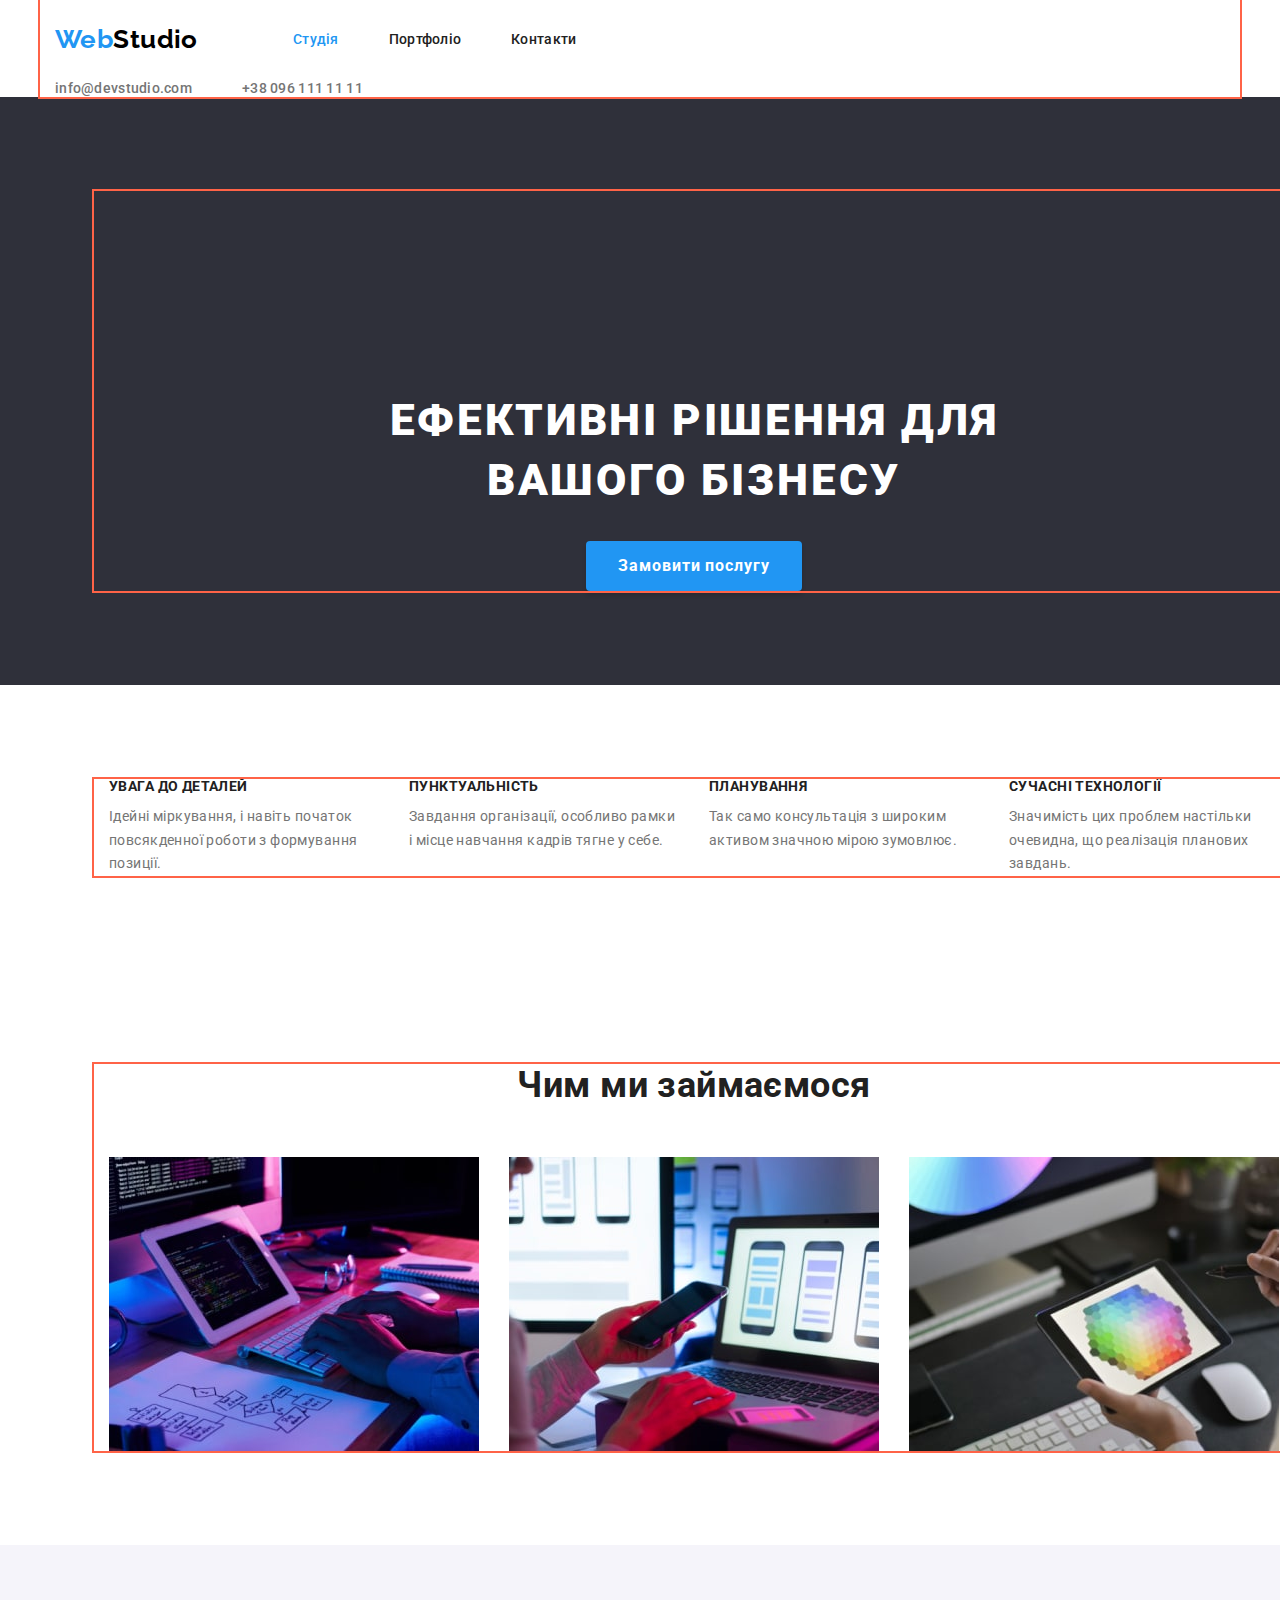
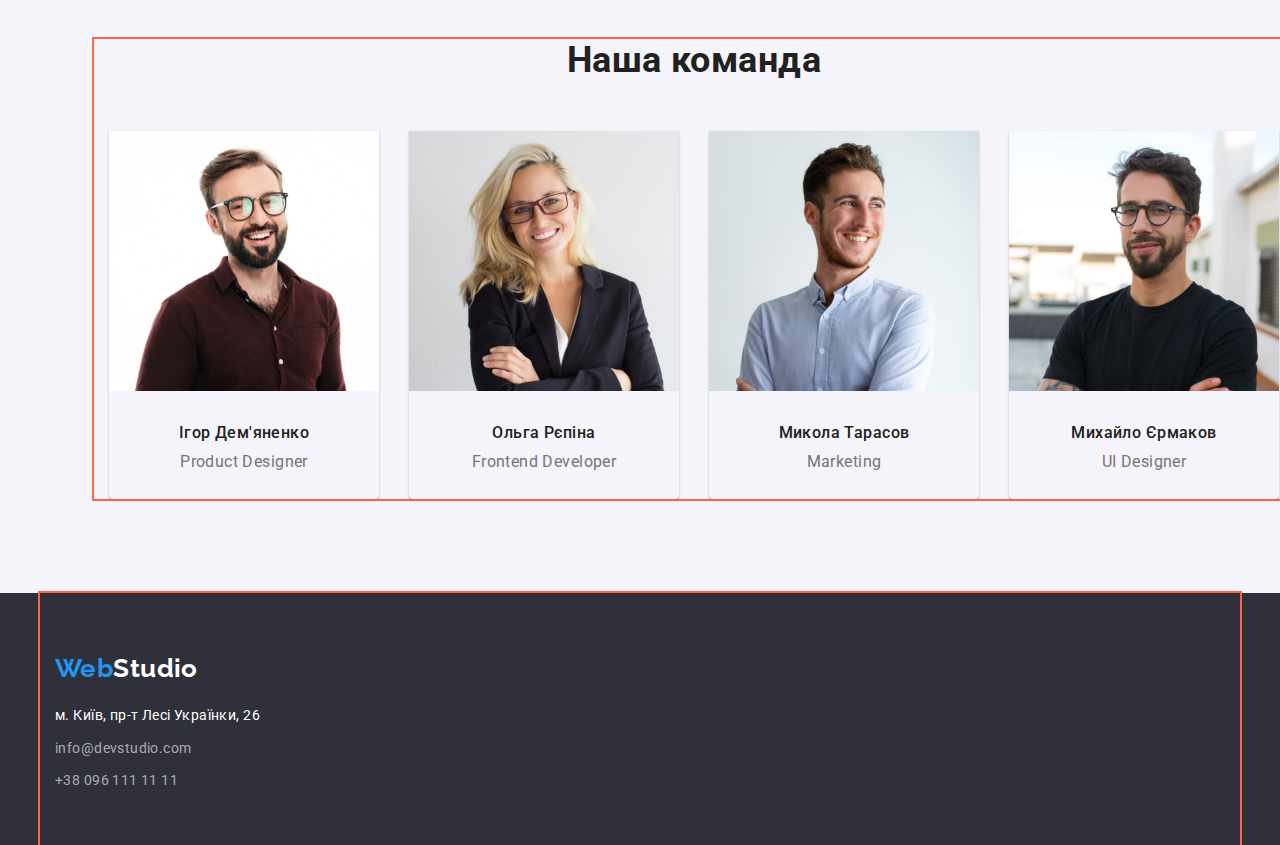
==== commit 6954a5b3: "heder need upgrate" ====
--- a/index.html
+++ b/index.html
@@ -21,14 +21,15 @@
     <!--header-->
     <header class="header">
       <div class="nav container">
-        <a href="./index.html" class="nav-logo logo link"
-          ><span class="navigate-logo">Web</span>Studio</a
-        >
         <nav class="nav-main">
+          <a href="./indexhtml" class="nav-logo logo link"
+            ><span class="navigate-logo">Web</span>Studio
+          </a>
+
           <ul class="nav-menu list">
             <li class="nav-item">
-              <a href="./index.html" class="nav-link link"
-                ><span class="nav-inner">Студія</span>
+              <a href="./index.html" class="nav-link link">
+                <span class="nav-inner">Студія</span>
               </a>
             </li>
             <li class="nav-item">
@@ -42,12 +43,12 @@
 
         <ul class="nav-list list">
           <li class="contact-item">
-            <a href="mailto:info@devstudio.com" class="nav-contact link"
+            <a href="mailto:info@devstudio.com" class="nav-mail contact link"
               >info@devstudio.com</a
             >
           </li>
           <li class="contact-item">
-            <a href="tel:+380961111111" class="nav-contact link"
+            <a href="tel:+380961111111" class="nav-tel contact link"
               >+38 096 111 11 11</a
             >
           </li>
--- a/css/styles.css
+++ b/css/styles.css
@@ -36,22 +36,21 @@
   width: 1200px;
   padding: 0 15px 0 15px;
   margin: 0 auto;
-  /* outline: 2px solid tomato; */
-}
-
-.list {
-  list-style: none;
-  margin: 0;
+  outline: 2px solid tomato;
+}
+
+.visually-hidden {
+  position: absolute;
+  width: 1px;
+  height: 1px;
+  margin: -1px;
+  border: 0;
   padding: 0;
-}
-
-.link {
-  text-decoration: none;
-  cursor: pointer;
-}
-
-.title {
-  color: var(--title-text-color);
+
+  white-space: nowrap;
+  clip-path: inset(100%);
+  clip: rect(0 0 0 0);
+  overflow: hidden;
 }
 
 p,
@@ -70,18 +69,23 @@
   padding-left: 0;
 }
 
-.visually-hidden {
-  position: absolute;
-  width: 1px;
-  height: 1px;
-  margin: -1px;
-  border: 0;
+.list {
+  list-style: none;
+  margin: 0;
   padding: 0;
-
-  white-space: nowrap;
-  clip-path: inset(100%);
-  clip: rect(0 0 0 0);
-  overflow: hidden;
+}
+
+.link {
+  text-decoration: none;
+  cursor: pointer;
+}
+
+.title {
+  color: var(--title-text-color);
+}
+
+.section {
+  padding: 94px;
 }
 
 /* =========================================LOGO*/
@@ -117,9 +121,8 @@
 
 /* =======================================NAV*/
 
-.nav {
-  display: flex;
-  align-items: center;
+.nav-main {
+  display: flex;
 }
 
 /* nav menu */
@@ -127,6 +130,9 @@
   display: flex;
   margin-left: 93px;
 }
+
+/* .nav-item {
+} */
 
 .nav-menu .nav-item:not(:last-child) {
   margin-right: 50px;
@@ -162,8 +168,8 @@
   margin-right: 50px;
 }
 
-.nav-list .nav-contact {
-  display: block;
+.nav-list .contact {
+  /* display: block; */
   padding: 32px 0;
 
   color: var(--primary-text-color);
@@ -172,8 +178,16 @@
   letter-spacing: 0.02em;
 }
 
-.nav-contact:hover,
-.nav-contact:focus {
+/* .nav-mail {
+  min-width: 135px;
+}
+
+.nav-tel {
+  min-width: 122px;
+} */
+
+.contact:hover,
+.contact:focus {
   color: var(--accent);
 }
 
@@ -228,7 +242,6 @@
 
 .about-list {
   display: flex;
-  margin: 94px 0;
 }
 
 .about-item {
@@ -257,7 +270,6 @@
 
 .work-list {
   display: flex;
-  margin-bottom: 94px;
 }
 
 .work-item {
@@ -288,7 +300,6 @@
 
 .team-list {
   display: flex;
-  margin-bottom: 94px;
 }
 
 .team-item {
@@ -306,9 +317,9 @@
   margin-right: 0;
 }
 
-.team-section-title {
+/* .team-section-title {
   padding-top: 94px;
-}
+} */
 
 .team-subtitle {
   margin-top: 30px;
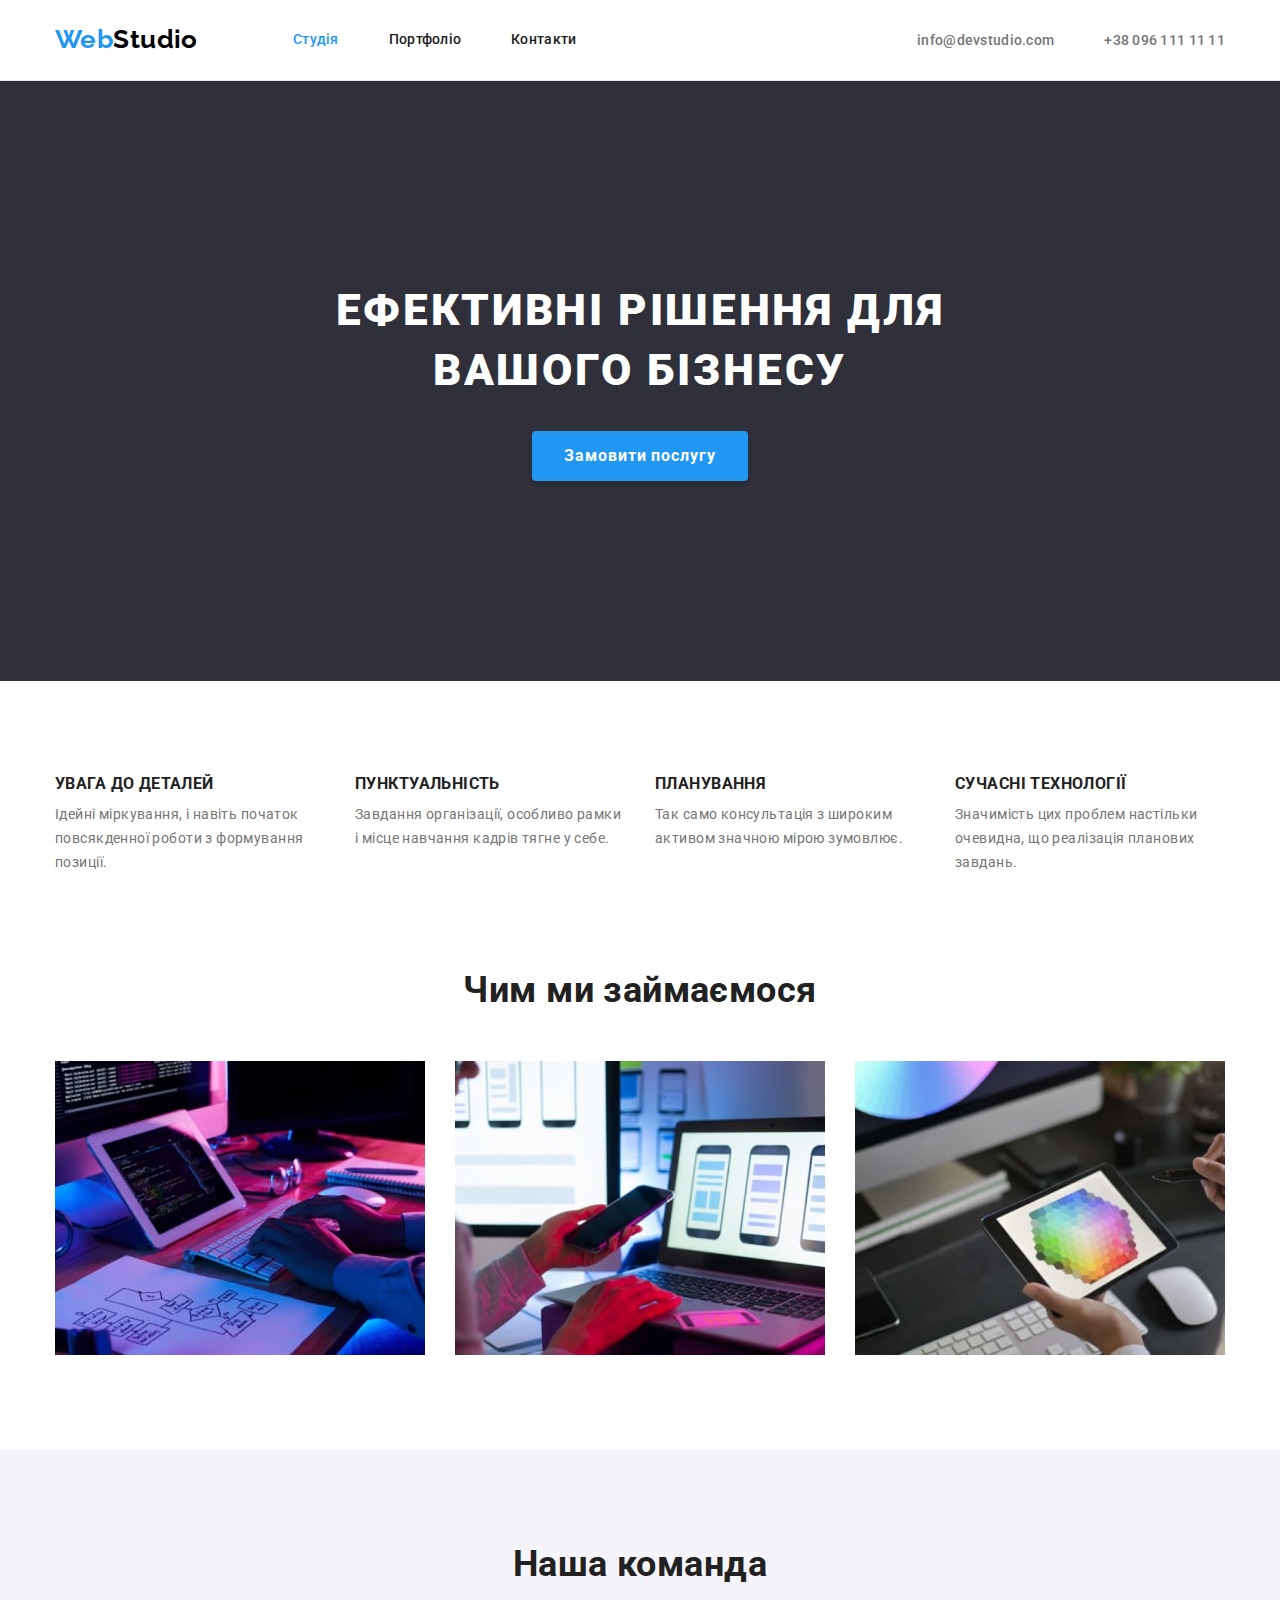
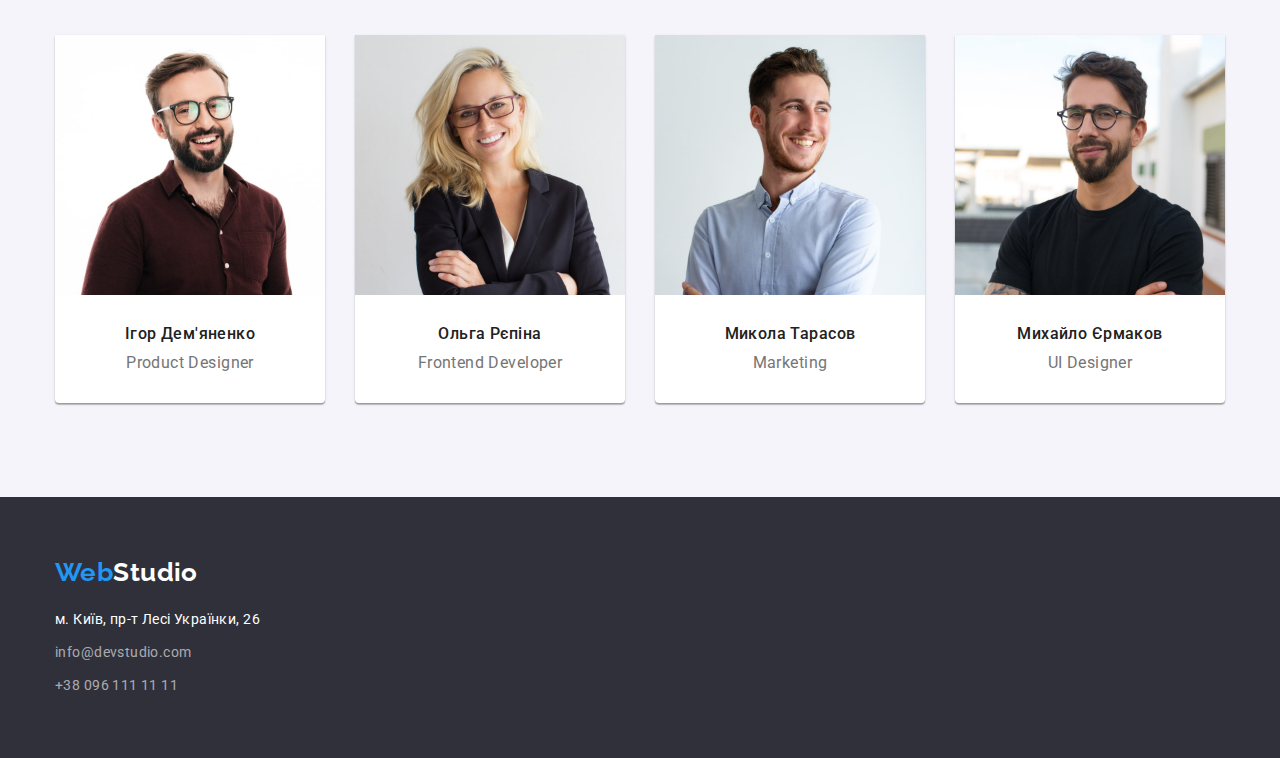
==== commit bf6379d9: "add reset and fix code" ====
--- a/index.html
+++ b/index.html
@@ -22,7 +22,7 @@
     <header class="header">
       <div class="nav container">
         <nav class="nav-main">
-          <a href="./indexhtml" class="nav-logo logo link"
+          <a href="./index.html" class="nav-logo logo link"
             ><span class="navigate-logo">Web</span>Studio
           </a>
 
@@ -141,8 +141,10 @@
                 width="270"
                 height="260"
               />
-              <h3 class="team-subtitle title">Ігор Дем'яненко</h3>
-              <p class="team-text text">Product Designer</p>
+              <div class="team-content">
+                <h3 class="team-subtitle title">Ігор Дем'яненко</h3>
+                <p class="team-text text">Product Designer</p>
+              </div>
             </li>
             <li class="team-item item">
               <img
@@ -151,8 +153,10 @@
                 width="270"
                 height="260"
               />
-              <h3 class="team-subtitle title">Ольга Рєпіна</h3>
-              <p class="team-text text">Frontend Developer</p>
+              <div class="team-content">
+                <h3 class="team-subtitle title">Ольга Рєпіна</h3>
+                <p class="team-text text">Frontend Developer</p>
+              </div>
             </li>
             <li class="team-item item">
               <img
@@ -161,8 +165,10 @@
                 width="270"
                 height="260"
               />
-              <h3 class="team-subtitle title">Микола Тарасов</h3>
-              <p class="team-text text">Marketing</p>
+              <div class="team-content">
+                <h3 class="team-subtitle title">Микола Тарасов</h3>
+                <p class="team-text text">Marketing</p>
+              </div>
             </li>
             <li class="team-item item">
               <img
@@ -171,8 +177,10 @@
                 width="270"
                 height="260"
               />
-              <h3 class="team-subtitle title">Михайло Єрмаков</h3>
-              <p class="team-text text">UI Designer</p>
+              <div class="team-content">
+                <h3 class="team-subtitle title">Михайло Єрмаков</h3>
+                <p class="team-text text">UI Designer</p>
+              </div>
             </li>
           </ul>
         </div>
--- a/css/styles.css
+++ b/css/styles.css
@@ -32,11 +32,12 @@
   letter-spacing: 0.03em;
 }
 
+/* utils */
 .container {
   width: 1200px;
   padding: 0 15px 0 15px;
   margin: 0 auto;
-  outline: 2px solid tomato;
+  /* outline: 2px solid tomato; */
 }
 
 .visually-hidden {
@@ -53,39 +54,59 @@
   overflow: hidden;
 }
 
-p,
+.title {
+  color: var(--title-text-color);
+}
+
+.section {
+  padding: 94px 0;
+}
+
+/* reset */
+html {
+  box-sizing: border-box;
+}
+*,
+*::after,
+*::before {
+  box-sizing: inherit;
+}
+/* Стили для обнуления верхних отступов у элементов */
 h1,
 h2,
 h3,
 h4,
 h5,
-h6 {
+h6,
+p {
   margin: 0;
 }
-
-ul,
-ol {
-  margin: 0;
-  padding-left: 0;
-}
-
+/* Класс для обнуления базовых свойств у списков (ul) */
 .list {
   list-style: none;
+  padding-left: 0;
   margin: 0;
-  padding: 0;
-}
-
+}
+/* Класс для обнуления базовых свойств у ссылок */
 .link {
   text-decoration: none;
+  color: inherit;
   cursor: pointer;
 }
-
-.title {
-  color: var(--title-text-color);
-}
-
-.section {
-  padding: 94px;
+/* Свойства для корректного отображения картинок */
+img {
+  display: block;
+  max-width: 100%;
+  height: auto;
+}
+/* Свойства для обнуления курсива у address */
+address {
+  font-style: normal;
+}
+
+/* Header */
+.header {
+  border-bottom: 1px solid #ececec;
 }
 
 /* =========================================LOGO*/
@@ -109,7 +130,6 @@
 
 .footer .logo {
   display: inline-block;
-  padding-top: 60px;
   margin-bottom: 20px;
 
   color: var(--white-color);
@@ -120,22 +140,20 @@
 }
 
 /* =======================================NAV*/
+.nav.container {
+  display: flex;
+}
 
 .nav-main {
   display: flex;
+  align-self: center;
 }
 
 /* nav menu */
 .nav-menu {
   display: flex;
+  gap: 50px;
   margin-left: 93px;
-}
-
-/* .nav-item {
-} */
-
-.nav-menu .nav-item:not(:last-child) {
-  margin-right: 50px;
 }
 
 .nav-menu .nav-link {
@@ -158,18 +176,14 @@
 }
 
 /* nav list contact */
-
 .nav-list {
   display: flex;
   margin-left: auto;
-}
-
-.nav-list .contact-item:not(:last-child) {
-  margin-right: 50px;
+  align-items: center;
+  gap: 50px;
 }
 
 .nav-list .contact {
-  /* display: block; */
   padding: 32px 0;
 
   color: var(--primary-text-color);
@@ -178,14 +192,6 @@
   letter-spacing: 0.02em;
 }
 
-/* .nav-mail {
-  min-width: 135px;
-}
-
-.nav-tel {
-  min-width: 122px;
-} */
-
 .contact:hover,
 .contact:focus {
   color: var(--accent);
@@ -196,6 +202,7 @@
   background-color: var(--footer-bcg-color);
   color: var(--white-color);
   text-align: center;
+  padding: 200px 0;
 }
 
 .hero-title {
@@ -206,10 +213,11 @@
   text-transform: uppercase;
 
   display: block;
-  padding: 200px 0 30px 0;
   max-width: 696px;
   text-align: center;
-  margin: 0 auto;
+  margin-left: auto;
+  margin-right: auto;
+  margin-bottom: 30px;
 }
 
 .hero-btn {
@@ -242,21 +250,16 @@
 
 .about-list {
   display: flex;
+  gap: 30px;
 }
 
 .about-item {
-  width: calc((100% / 90px) / 4);
-  margin-right: 30px;
-}
-
-.about-item:nth-child(4n) {
-  margin-right: 0;
+  width: calc((100% - 3 * 30px) / 4);
 }
 
 .about-title {
   margin-bottom: 10px;
 
-  font-size: 14px;
   line-height: 1.14;
   text-transform: uppercase;
 }
@@ -268,24 +271,22 @@
 
 /* ======================================WORK*/
 
+.work.section {
+  padding-top: 0;
+}
+
 .work-list {
   display: flex;
+  gap: 30px;
 }
 
 .work-item {
   display: block;
-  height: 294px;
-  width: calc((100% - 2 * 30px) / 3);
-  margin-right: 30px;
-}
-
-.work-item:nth-child(3n) {
-  margin-right: 0;
 }
 
 .work-section-title,
 .team-section-title {
-  padding-bottom: 50px;
+  margin-bottom: 50px;
 
   font-size: 36px;
   line-height: 1.17;
@@ -300,29 +301,23 @@
 
 .team-list {
   display: flex;
+  gap: 30px;
 }
 
 .team-item {
-  width: calc((100%-3 * 30px) / 4);
-  margin-right: 30px;
-  width: 270px;
-  height: 368px;
-
+  width: calc((100% - 3 * 30px) / 4);
+
+  background-color: var(--white-color);
   box-shadow: 0px 1px 3px rgba(0, 0, 0, 0.12), 0px 1px 1px rgba(0, 0, 0, 0.14),
     0px 2px 1px rgba(0, 0, 0, 0.2);
   border-radius: 0px 0px 4px 4px;
 }
 
-.team-item:nth-child(4n) {
-  margin-right: 0;
-}
-
-/* .team-section-title {
-  padding-top: 94px;
-} */
+.team-content {
+  padding: 30px 60px;
+}
 
 .team-subtitle {
-  margin-top: 30px;
   margin-bottom: 10px;
 
   font-weight: 500;
@@ -332,8 +327,6 @@
 }
 
 .team-text {
-  margin: 0;
-
   font-size: 16px;
   line-height: 1.18;
   text-align: center;
@@ -342,17 +335,13 @@
 /* ====================================FOOTER*/
 
 .footer {
+  padding: 60px 0;
+
   background-color: var(--footer-bcg-color);
 }
 
 .address {
   font-style: normal;
-  padding-bottom: 60px;
-}
-
-.footer-list {
-  width: 231px;
-  height: 81px;
 }
 
 .footer-list .footer-item + .footer-item {
@@ -386,13 +375,8 @@
 .content-list {
   display: flex;
   justify-content: center;
-  margin-bottom: 34px;
-  margin-top: 94px;
-  min-width: 575px;
-}
-
-.content-list .content-item + .content-item {
-  margin-left: 8px;
+  margin-bottom: 50px;
+  gap: 8px;
 }
 
 .content-btn {
@@ -419,33 +403,19 @@
 }
 
 /* Gallery list */
-
 .gallery-list {
   display: flex;
   flex-wrap: wrap;
-  margin-bottom: 94px;
+  gap: 30px;
 }
 
 .gallery-item {
   display: block;
   width: calc((100% - 2 * 30px) / 3);
-  max-height: 404px;
-  min-width: 370px;
-  margin-right: 30px;
-  margin-bottom: 30px;
   border: 1px solid #eeeeee;
 }
 
-.gallery-item:nth-child(3n) {
-  margin-right: 0;
-}
-
-.gallery-item:nth-last-child(-n + 3) {
-  margin-bottom: 0;
-}
-
 .gallery-title {
-  padding: 20px 24px 0 24px;
   margin: 0;
 
   font-size: 18px;
@@ -454,9 +424,12 @@
 }
 
 .gallery-text {
-  padding: 4px 24px 20px 24px;
-  margin: 0;
+  margin: 4px 0 0 0;
 
   font-size: 16px;
   line-height: 1.88;
 }
+
+.gallery-content {
+  padding: 20px 24px;
+}
